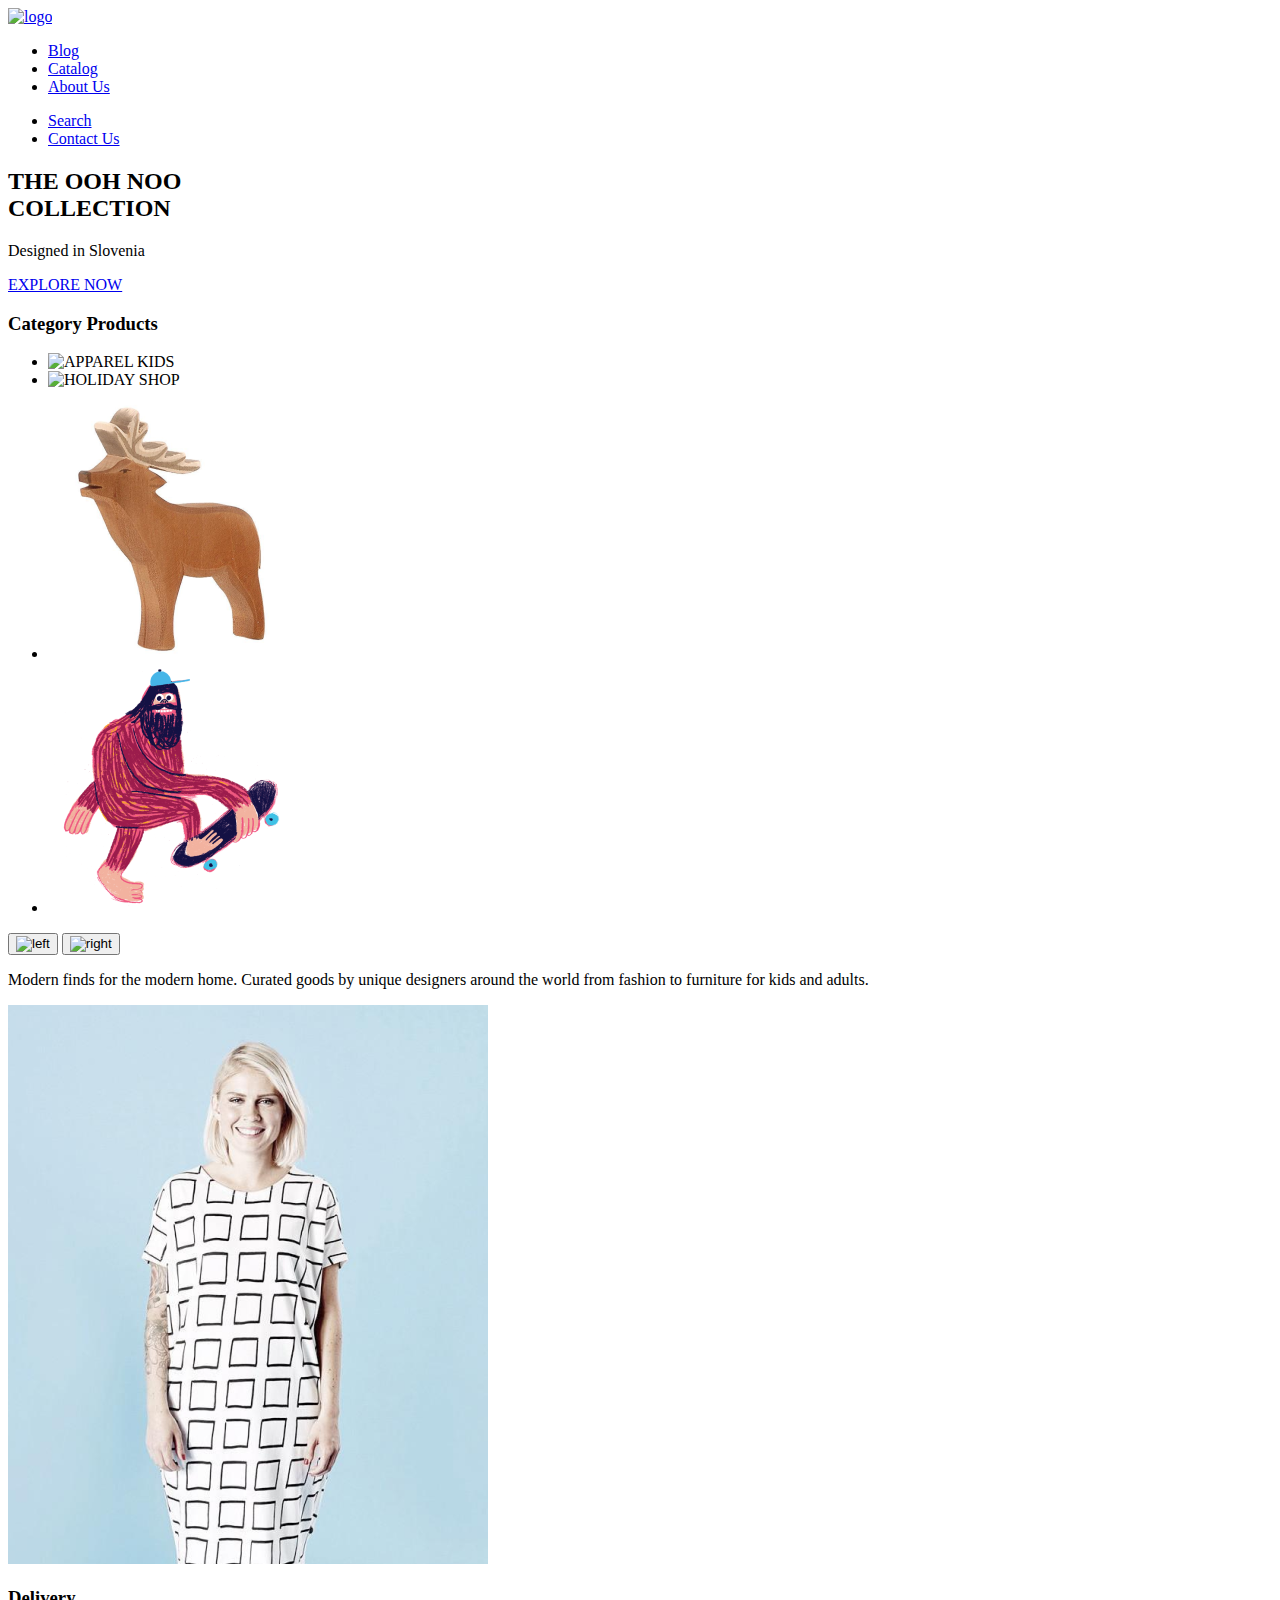
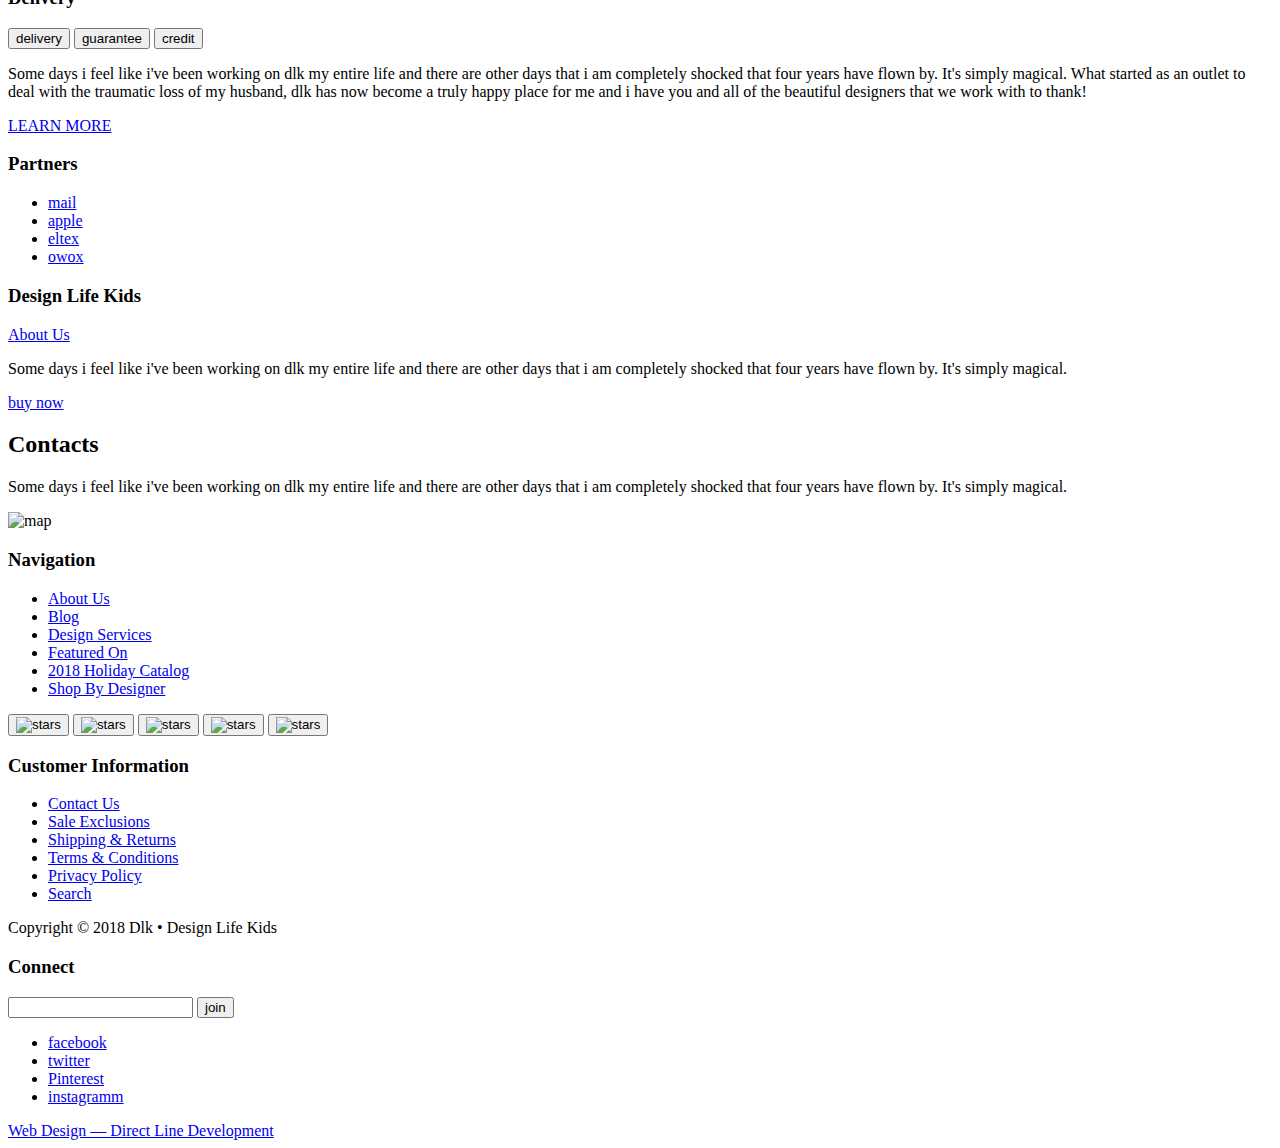
==== index.html @ a2e8ffc1 "оценка компании" ====
<!DOCTYPE html>
<html lang="en"> 
<head>
  <meta charset="UTF-8"> 
  <title>DLK</title>
</head>
  <body>
    <header class="main-header">
      <a href="#">
        <img class="header-logo" src="logo.png" alt="logo">
       </a>
      <nav class="site-nav">
        <ul>
         <li><a class="nav-item" href="#">Blog</a></li>
         <li><a class="nav-item" href="#">Catalog</a></li>
         <li><a class="nav-item" href="#">About Us</a></li>
        </ul>
        <ul>
         <li><a class="nav-item" href="#">Search</a></li>
         <li><a class="nav-item" href="#">Contact Us</a></li>
        </ul>
      </nav>
    </header>
    <main>
    <section class="poster">
      <h2 class="poster-title">THE OOH NOO <br> COLLECTION</h2>      
        <p>
        Designed in Slovenia
        </p>      
      <a class="poster-link pourple-link" href="#"> EXPLORE NOW </a>
    </section>
    <section class="categore-products">
      <h3 class="category-title"> Category Products </h3>
      <ul>
        <li> 
          <img class="category" src="APPAREL-KIDS.png" alt="APPAREL KIDS">
        </li>
        <li>
          <img class="category" src="HOLIDAY-SHOP.png" alt="HOLIDAY SHOP">
        </li>
        <li>
          <img class="category" src="TOYS.png" alt="TOYS">
        </li>
        <li>
          <img class="category" src="ACCESSORIES.png" alt="ACCESSORIES">
        </li>
      </ul>
      <button>
        <img src="images/left.png" alt="left">
      </button>
      <button>
        <img src="images/right.png" alt="right">
      </button>
      <p>
        Modern finds for the modern home. Curated goods by unique designers around the world from fashion to furniture for kids and adults.
      </p>
    </section>
    <section class="about purchase">
      <img src="woman.png" alt="woman">
      <h3 class="delivery-title"> Delivery</h3>
      <button type="submit"> delivery </button>
      <button type="submit"> guarantee   </button>
      <button type="submit"> credit  </button>
            <p>
        Some days i feel like i've been working on dlk my entire life and there are other days that i am completely shocked that four years have flown by. It's simply magical.
         What started as an outlet to deal  with the traumatic loss of my husband, dlk has now become a truly happy place for me and i have you and all of the beautiful designers that we work with to thank!
      </p>
      <a class="poster-link pourple-link" href="#"> LEARN MORE </a>
      </section>
      <section class="partners">
        <h3 class="hidden">Partners</h3>
        <ul class="partners-list">
        <li class="pertner-item"> <a class="partner-link" href="#">mail</a></li>
        <li class="pertner-item"> <a class="partner-link" href="#">apple</a></li>
        <li class="pertner-item"> <a class="partner-link" href="#">eltex</a></li>
        <li class="pertner-item"> <a class="partner-link" href="#">owox</a></li>
      </ul>
      </section>
      <section class="design-Life-kids">
       <h3 class="design-Life-kids"> Design Life Kids </h3>
       <a class="about-Us" href="#">About Us</a>
       <p>
        Some days i feel like i've been working on dlk my entire life and there are other days that i am completely shocked that four years have flown by. It's simply magical.
       </p>
       <a class="pourple-link" href="#"> buy now </a>
      </section>    
    
      <section class="contacts">
      <h2 class="contacts">Contacts</h2>
      <p>Some days i feel like i've been working on dlk my entire life and there are other days that i am completely
        shocked that four years have flown by. It's simply magical.</p>
      <img class="map-image" src="карта.png" alt="map">
      </section>
     </main> 

    <footer>
      
        <section>
         <h3>Navigation</h3>
          <nav>
           <ul>
            <li><a class="about-us" href="#"> About Us </a></li>
            <li><a class="blog" href="#"> Blog </a></li>
            <li><a class="design-services" href="#">Design Services </a></li>
            <li><a class="featured-on" href="#"> Featured On </a></li>
            <li><a class="2018-holiday-catalog" href="#"> 2018 Holiday Catalog </a></li>
            <li><a class="shop-by-designer" href="#"> Shop By Designer </a></li>
          
           </ul>
           
           
          </nav>
          <button>   <img src="Company-Rating" alt="stars">          </button>
          <button>   <img src="Company-Rating" alt="stars">          </button>
          <button>   <img src="Company-Rating" alt="stars">          </button>
          <button>   <img src="Company-Rating" alt="stars">          </button>
          <button>   <img src="Company-Rating" alt="stars">          </button>
        </section>
        
       <section>
        <h3>Customer Information</h3>
         <ul>        
          <li><a class="about-us" href="#">Contact Us </a></li>
          <li><a class="blog" href="#"> Sale Exclusions </a></li>
          <li><a class="design-services" href="#">Shipping & Returns </a></li>
          <li><a class="featured-on" href="#"> Terms & Conditions </a></li>
          <li><a class="2018-holiday-catalog" href="#"> Privacy Policy</a></li>
          <li><a class="shop-by-designer" href="#"> Search </a></li>
         </ul> 
          <p>Copyright © 2018 Dlk • Design Life Kids  </p>   
       </section>    
       <section> 
        <h3>Connect</h3>       
         <form action="email">
          <input type="email" name="email" id="#">
          <button type="submit"> join </button>  
         </form>
         <ul>
          <li class="pertner-item"> <a class="social-link" href="#">facebook</a></li>
          <li class="pertner-item"> <a class="social-link" href="#">twitter</a></li>
          <li class="pertner-item"> <a class="social-link" href="#">Pinterest</a></li>
          <li class="pertner-item"> <a class="social-link" href="#">instagramm</a></li>          
         </ul>       
         <a class="footer-navigation" href="#"> Web Design — Direct Line Development </a>                 
       </section> 
    </footer>
  </body>
</html>
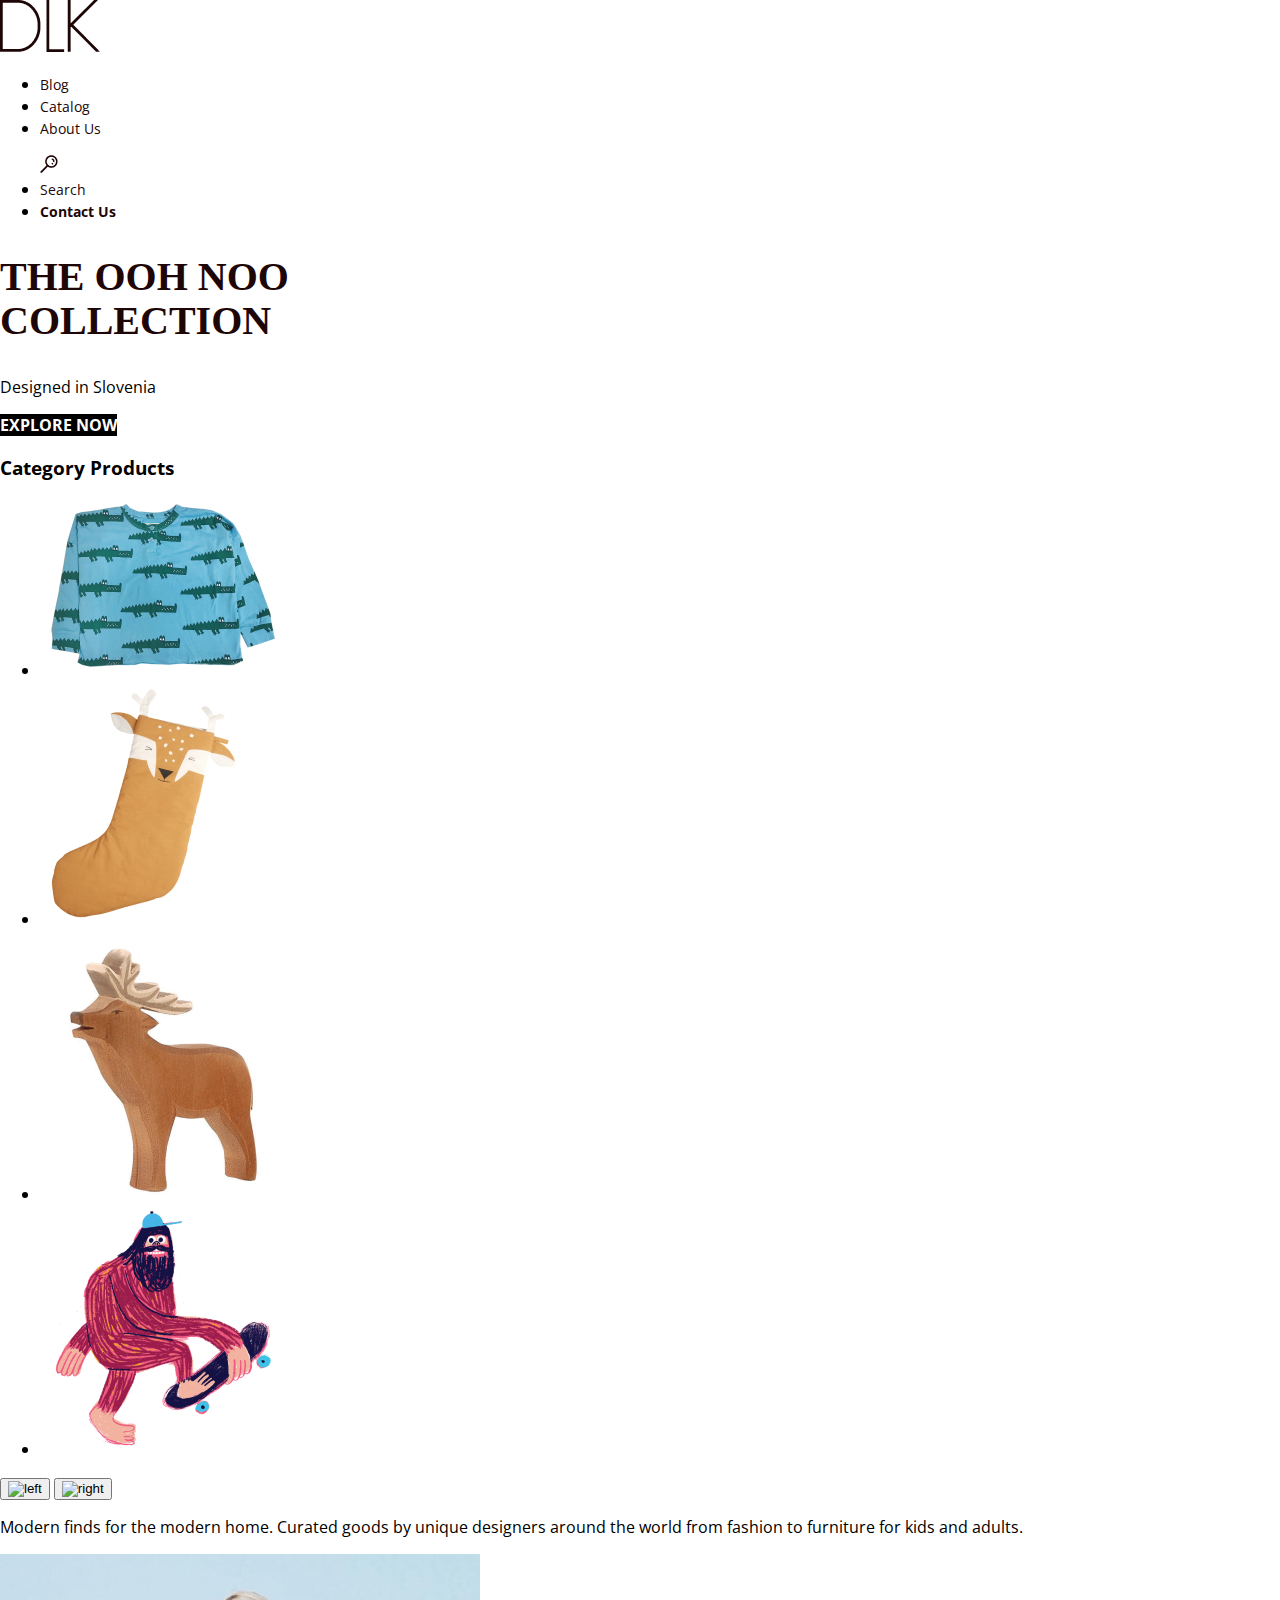
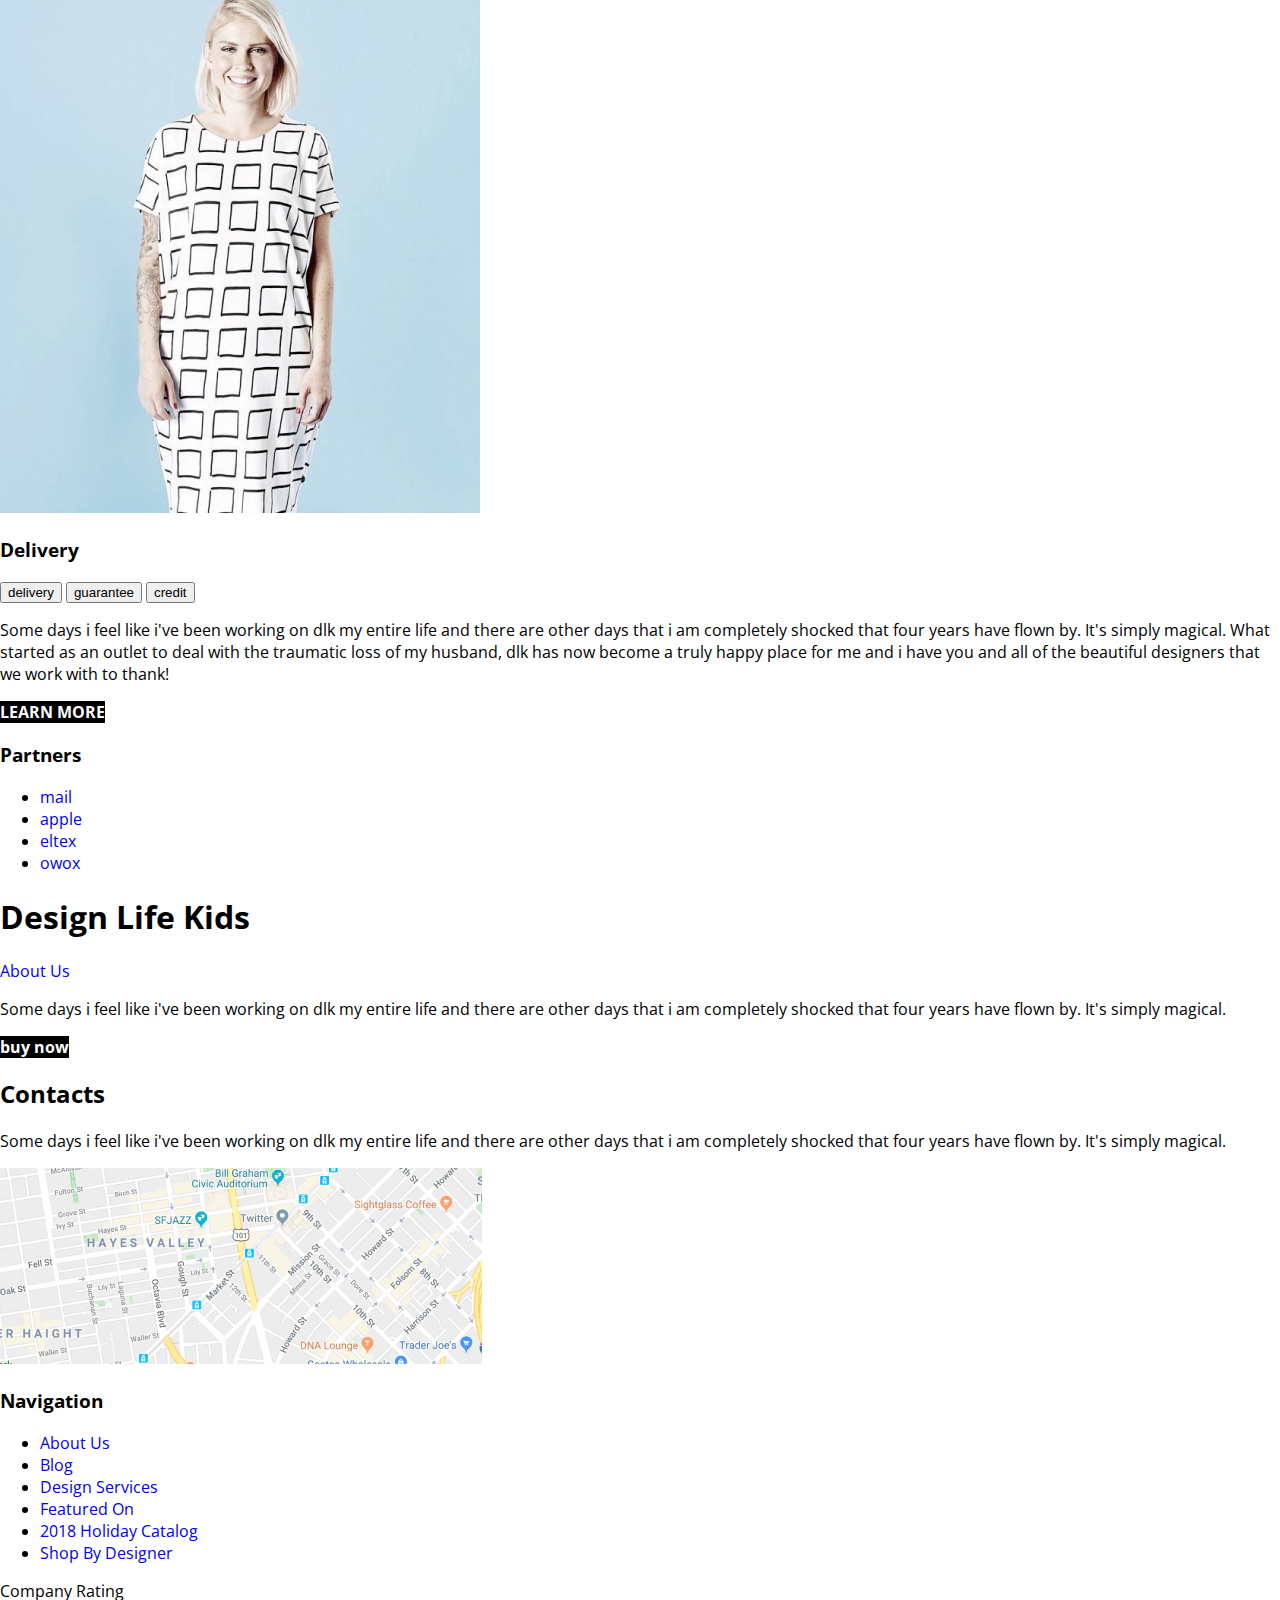
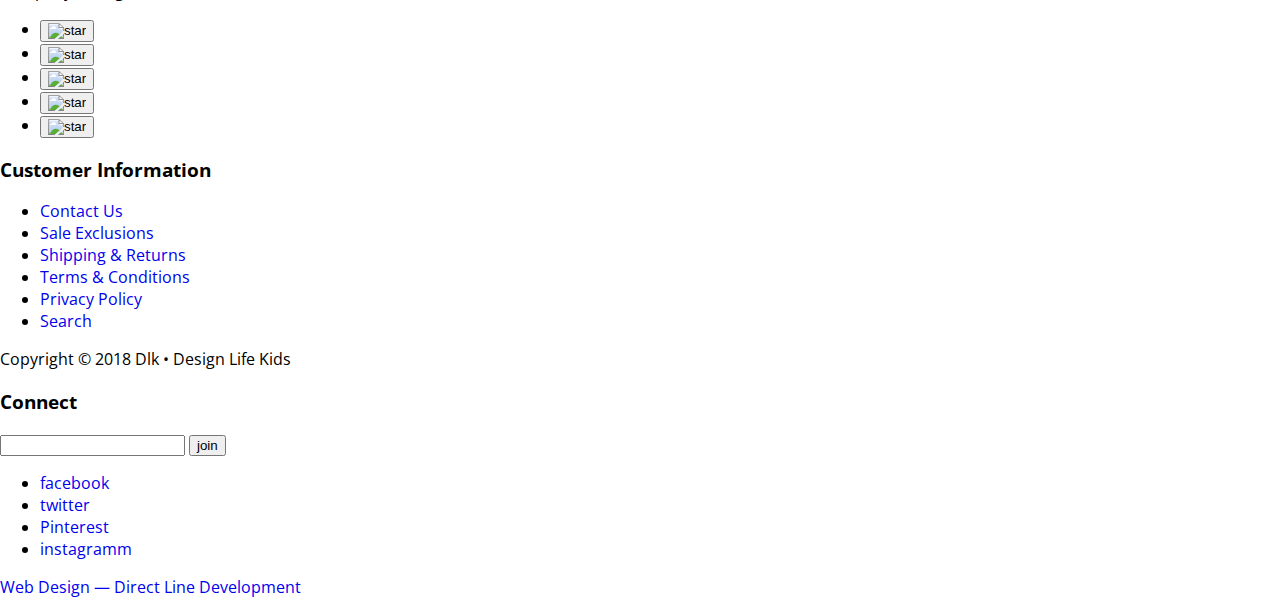
==== commit 210f7cbb: "немгого стилей на хедер" ====
--- a/index.html
+++ b/index.html
@@ -2,22 +2,27 @@
 <html lang="en"> 
 <head>
   <meta charset="UTF-8"> 
+  <link href="https://fonts.googleapis.com/css?family=Open+Sans:400,700,800,800i&display=swap" rel="stylesheet">
+  <link rel="stylesheet" href="https://cdnjs.cloudflare.com/ajax/libs/normalize/8.0.1/normalize.min.css">
+  <link rel="stylesheet" href="common.css">
+  <link rel="stylesheet" href="style.css">
   <title>DLK</title>
 </head>
   <body>
-    <header class="main-header">
+    <header class="main-header container">
       <a href="#">
-        <img class="header-logo" src="logo.png" alt="logo">
+        <img class="header-logo" src="pictures/DLK.png" alt="logo">
        </a>
       <nav class="site-nav">
-        <ul>
+        <ul class="list-point-type"> 
          <li><a class="nav-item" href="#">Blog</a></li>
          <li><a class="nav-item" href="#">Catalog</a></li>
          <li><a class="nav-item" href="#">About Us</a></li>
         </ul>
-        <ul>
+        <ul class="list-point-type-conact">
+          <img class="navi-item" src="pictures/XMLID 1397.png" alt="search">
          <li><a class="nav-item" href="#">Search</a></li>
-         <li><a class="nav-item" href="#">Contact Us</a></li>
+         <li><a class="nav-item-contact" href="#">Contact Us</a></li>
         </ul>
       </nav>
     </header>
@@ -26,23 +31,23 @@
       <h2 class="poster-title">THE OOH NOO <br> COLLECTION</h2>      
         <p>
         Designed in Slovenia
-        </p>      
+        </p>   
       <a class="poster-link pourple-link" href="#"> EXPLORE NOW </a>
     </section>
     <section class="categore-products">
       <h3 class="category-title"> Category Products </h3>
       <ul>
         <li> 
-          <img class="category" src="APPAREL-KIDS.png" alt="APPAREL KIDS">
+          <img class="category" src="pictures/APPAREL KIDS.png" alt="APPAREL KIDS">
         </li>
         <li>
-          <img class="category" src="HOLIDAY-SHOP.png" alt="HOLIDAY SHOP">
+          <img class="category" src="pictures/HOLIDAY SHOP.png" alt="HOLIDAY SHOP">
         </li>
         <li>
-          <img class="category" src="TOYS.png" alt="TOYS">
+          <img class="category" src="pictures/TOYS.png" alt="TOYS">
         </li>
         <li>
-          <img class="category" src="ACCESSORIES.png" alt="ACCESSORIES">
+          <img class="category" src="pictures/ACCESSORIES.png" alt="ACCESSORIES">
         </li>
       </ul>
       <button>
@@ -56,11 +61,11 @@
       </p>
     </section>
     <section class="about purchase">
-      <img src="woman.png" alt="woman">
+      <img src="pictures/woman.png" alt="woman">
       <h3 class="delivery-title"> Delivery</h3>
-      <button type="submit"> delivery </button>
-      <button type="submit"> guarantee   </button>
-      <button type="submit"> credit  </button>
+      <button > delivery </button>
+      <button > guarantee   </button>
+      <button > credit  </button>
             <p>
         Some days i feel like i've been working on dlk my entire life and there are other days that i am completely shocked that four years have flown by. It's simply magical.
          What started as an outlet to deal  with the traumatic loss of my husband, dlk has now become a truly happy place for me and i have you and all of the beautiful designers that we work with to thank!
@@ -77,7 +82,7 @@
       </ul>
       </section>
       <section class="design-Life-kids">
-       <h3 class="design-Life-kids"> Design Life Kids </h3>
+       <h1 class="design-Life-kids"> Design Life Kids </h1>
        <a class="about-Us" href="#">About Us</a>
        <p>
         Some days i feel like i've been working on dlk my entire life and there are other days that i am completely shocked that four years have flown by. It's simply magical.
@@ -89,7 +94,7 @@
       <h2 class="contacts">Contacts</h2>
       <p>Some days i feel like i've been working on dlk my entire life and there are other days that i am completely
         shocked that four years have flown by. It's simply magical.</p>
-      <img class="map-image" src="карта.png" alt="map">
+      <img class="map-image" src="pictures/map.png" alt="map">
       </section>
      </main> 
 
@@ -110,11 +115,36 @@
            
            
           </nav>
-          <button>   <img src="Company-Rating" alt="stars">          </button>
-          <button>   <img src="Company-Rating" alt="stars">          </button>
-          <button>   <img src="Company-Rating" alt="stars">          </button>
-          <button>   <img src="Company-Rating" alt="stars">          </button>
-          <button>   <img src="Company-Rating" alt="stars">          </button>
+          <div class="rating">
+            <p class="rating-title">Company Rating</p>
+            <ul class="rating-buttons">
+              <li>
+                <button class="rating-button">
+                <img class="image-star" src="images/star.svg" alt="star">
+                </button>
+              </li>
+              <li>
+                <button class="rating-button">
+                <img class="image-star" src="images/star.svg" alt="star">
+                </button>
+              </li>
+              <li>
+                <button class="rating-button">
+                <img class="image-star" src="images/star.svg" alt="star">
+                </button>
+              </li>
+              <li>
+                <button class="rating-button">
+                <img class="image-star" src="images/star.svg" alt="star">
+                </button>
+              </li>
+              <li>
+                <button class="rating-button">
+                <img class="image-star" src="images/star.svg" alt="star">
+                </button>
+              </li>
+            </ul>
+           </div>
         </section>
         
        <section>
--- a/common.css
+++ b/common.css
@@ -0,0 +1,80 @@
+body { 
+    font-family: 'Open Sans', sans-serif;
+ margin: 0; 
+}
+
+
+a {
+     text-decoration: none; 
+    }
+
+html { 
+    box-sizing: border-box; 
+}
+
+*, *::before, *::after { 
+    box-sizing: inherit; 
+}
+
+img {
+     max-width: 100%;
+     }
+
+    
+
+     /* haeder */
+
+
+
+    
+
+    
+
+
+
+
+
+
+
+
+.header-logo {
+
+    color: #1E0606;
+}
+
+.nav-item {
+    font-style: normal;
+    font-weight: normal;
+    font-size: 14px;
+    line-height: 19px;
+    color: #1E0606;
+}    
+
+.nav-item-contact {
+
+    font-family: Open Sans;
+    font-style: normal;
+    font-weight: bold;
+    font-size: 14px;
+    line-height: 19px;
+    color: #1E0606;
+}
+.pourple-link {
+    font-family: Open Sans;
+    font-style: normal;
+    font-weight: bold;
+    font-size: 16px;
+    line-height: 22px;
+    color: #FFFFFF;
+    background-color: #000000;
+}
+
+.poster-title {
+    font-family: Montserrat;
+    font-style: normal;
+    font-weight: bold;
+    font-size: 40px;
+    line-height: 110%;
+    color: #1E0606;
+
+}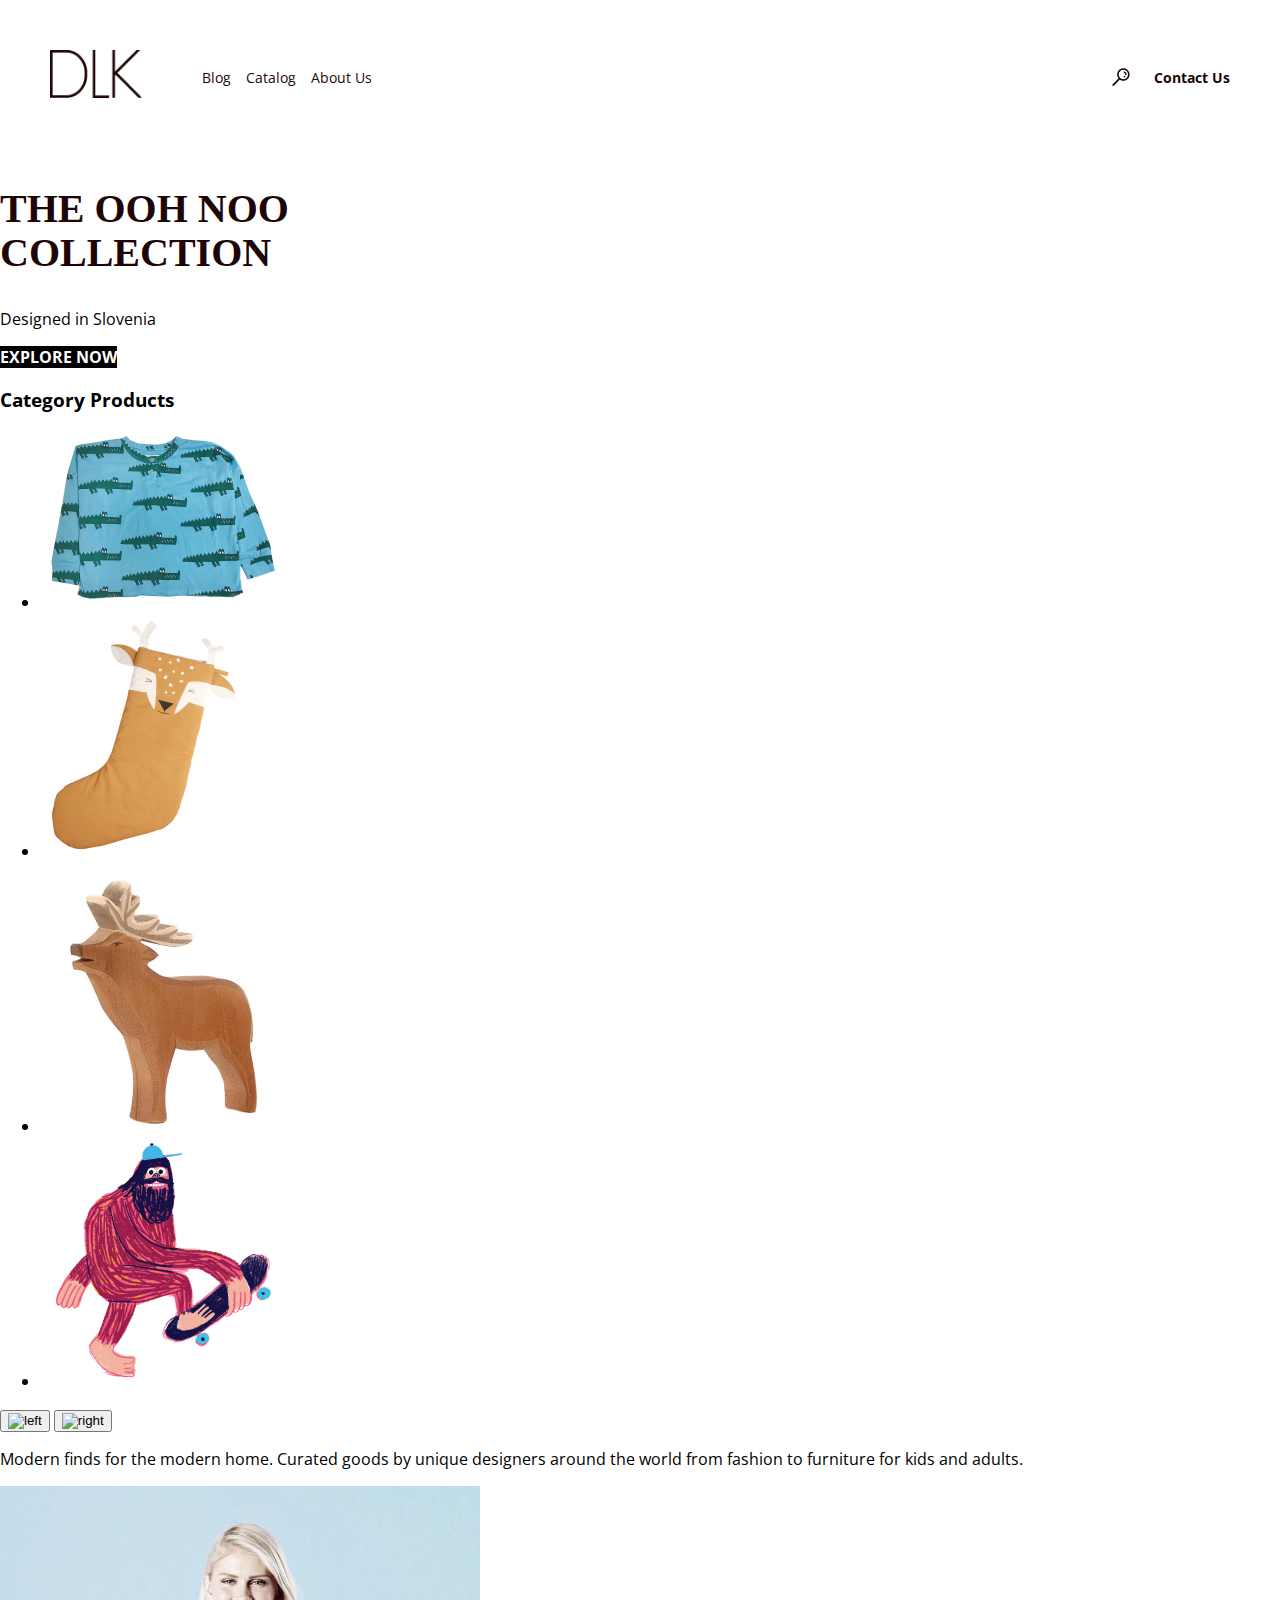
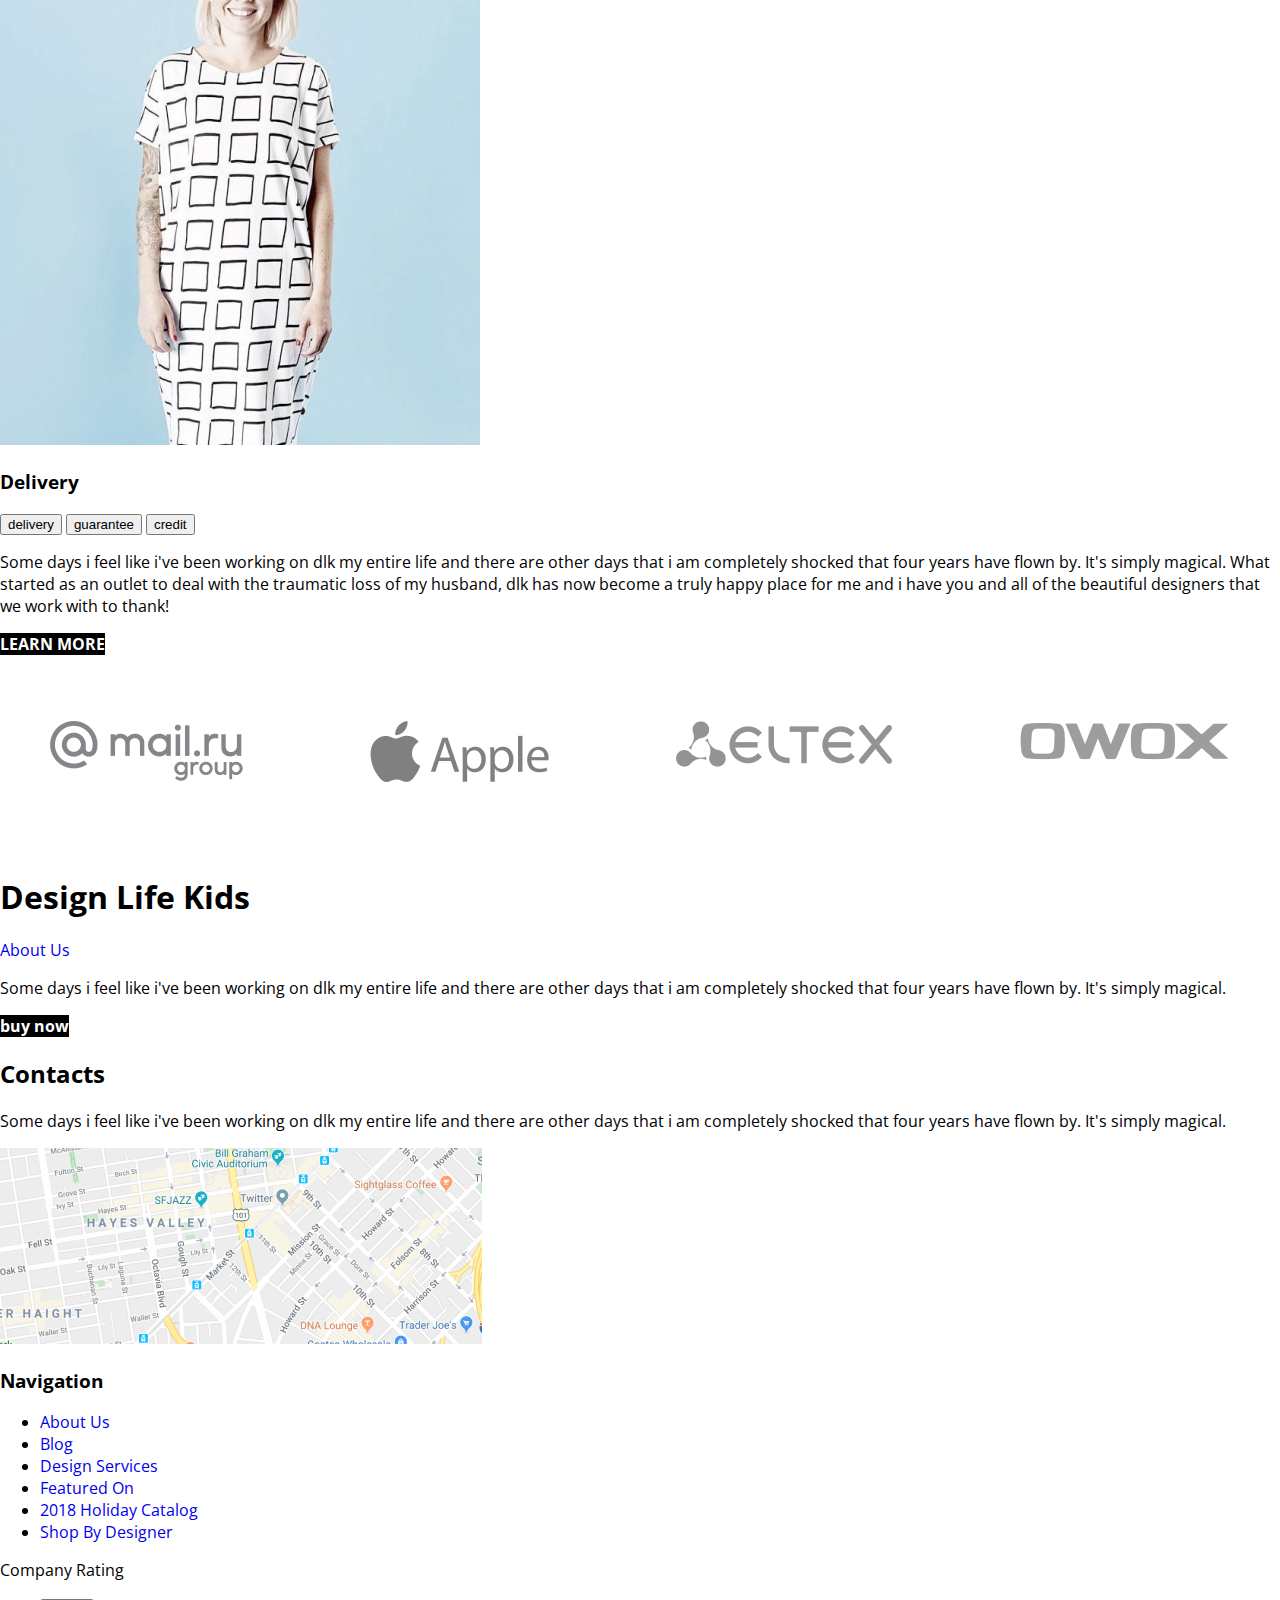
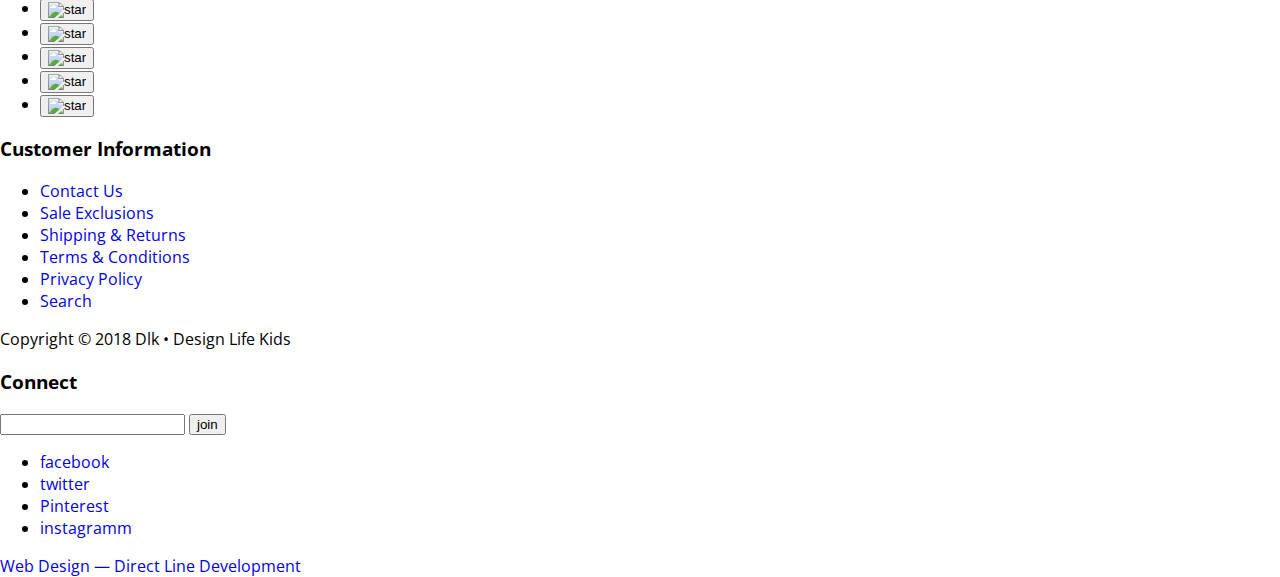
==== commit 9343b79f: "хедер и партнеров сделал" ====
--- a/index.html
+++ b/index.html
@@ -9,21 +9,23 @@
   <title>DLK</title>
 </head>
   <body>
-    <header class="main-header container">
+    <header class="main-header header container">
       <a href="#">
         <img class="header-logo" src="pictures/DLK.png" alt="logo">
        </a>
-      <nav class="site-nav">
-        <ul class="list-point-type"> 
+      <nav class="header-nav">
+        <ul class="header-list-link"> 
          <li><a class="nav-item" href="#">Blog</a></li>
          <li><a class="nav-item" href="#">Catalog</a></li>
          <li><a class="nav-item" href="#">About Us</a></li>
         </ul>
-        <ul class="list-point-type-conact">
-          <img class="navi-item" src="pictures/XMLID 1397.png" alt="search">
-         <li><a class="nav-item" href="#">Search</a></li>
-         <li><a class="nav-item-contact" href="#">Contact Us</a></li>
-        </ul>
+       <div class ="search-contact"> 
+        <a href="#" class="header-list-link">
+          <img class="header-list-link-conact" src="pictures/XMLID 1397.png" alt="search">
+        </a>
+        <a class="nav-item-contact" href="#">Contact Us</a> 
+       </div>       
+        
       </nav>
     </header>
     <main>
@@ -72,14 +74,14 @@
       </p>
       <a class="poster-link pourple-link" href="#"> LEARN MORE </a>
       </section>
-      <section class="partners">
-        <h3 class="hidden">Partners</h3>
+      <section class="partners container">
+        <!-- <h3 class="hidden">Partners</h3> -->
         <ul class="partners-list">
-        <li class="pertner-item"> <a class="partner-link" href="#">mail</a></li>
-        <li class="pertner-item"> <a class="partner-link" href="#">apple</a></li>
-        <li class="pertner-item"> <a class="partner-link" href="#">eltex</a></li>
-        <li class="pertner-item"> <a class="partner-link" href="#">owox</a></li>
-      </ul>
+          <li><img src="pictures/part mail.png" alt="mail"></li>
+          <li><img src="pictures/part apple.png" alt="mail"></li>
+          <li><img src="pictures/part eltex.png" alt="mail"></li>
+          <li><img src="pictures/part owox.png" alt="mail"></li>
+        
       </section>
       <section class="design-Life-kids">
        <h1 class="design-Life-kids"> Design Life Kids </h1>
--- a/common.css
+++ b/common.css
@@ -1,5 +1,5 @@
 body { 
-    font-family: 'Open Sans', sans-serif;
+    font-family: 'Open Sans', 'sans-serif';
  margin: 0; 
 }
 
@@ -18,23 +18,71 @@
 
 img {
      max-width: 100%;
+
      }
 
+.header-list-link {
+    list-style-type: none;
+    padding-left: 0;
+    margin-left: 60px;
+}    
+
+
+
     
+
 
      /* haeder */
 
 
 
+.container {
+    margin: 0 auto;
+    width: 100%;
+    max-width: 1220px;
+    padding: 50px 20px;
+    
+}
+.header {
+    display: flex;
+    
+    
+    
+}
+.header-nav {
+    display: flex;
+    width: 100%;
+    justify-content: space-between;
+}
+
+.header-list-link {
+    display: flex;
+    align-items: center;
+}
+
+.header-list-link-conact {
+    display: flex;
+    align-items: center;
+    
+    
+    
+   
+    
+    
+    }
+
+    
+.nav-item-contact{
+    display: flex;
+    align-items: center;
+    margin-left: 24px;
+}
+
+.search-contact {
+    display: flex;
     
 
-    
-
-
-
-
-
-
+}
 
 
 .header-logo {
@@ -48,6 +96,7 @@
     font-size: 14px;
     line-height: 19px;
     color: #1E0606;
+    margin-right: 15px;
 }    
 
 .nav-item-contact {
@@ -59,6 +108,7 @@
     line-height: 19px;
     color: #1E0606;
 }
+   
 .pourple-link {
     font-family: Open Sans;
     font-style: normal;
@@ -70,11 +120,17 @@
 }
 
 .poster-title {
-    font-family: Montserrat;
+    font-family: "Montserrat";
     font-style: normal;
     font-weight: bold;
     font-size: 40px;
     line-height: 110%;
     color: #1E0606;
 
+}
+.partners-list {
+    list-style-type: none;
+    display:flex;
+    justify-content: space-between;
+    padding: 0;
 }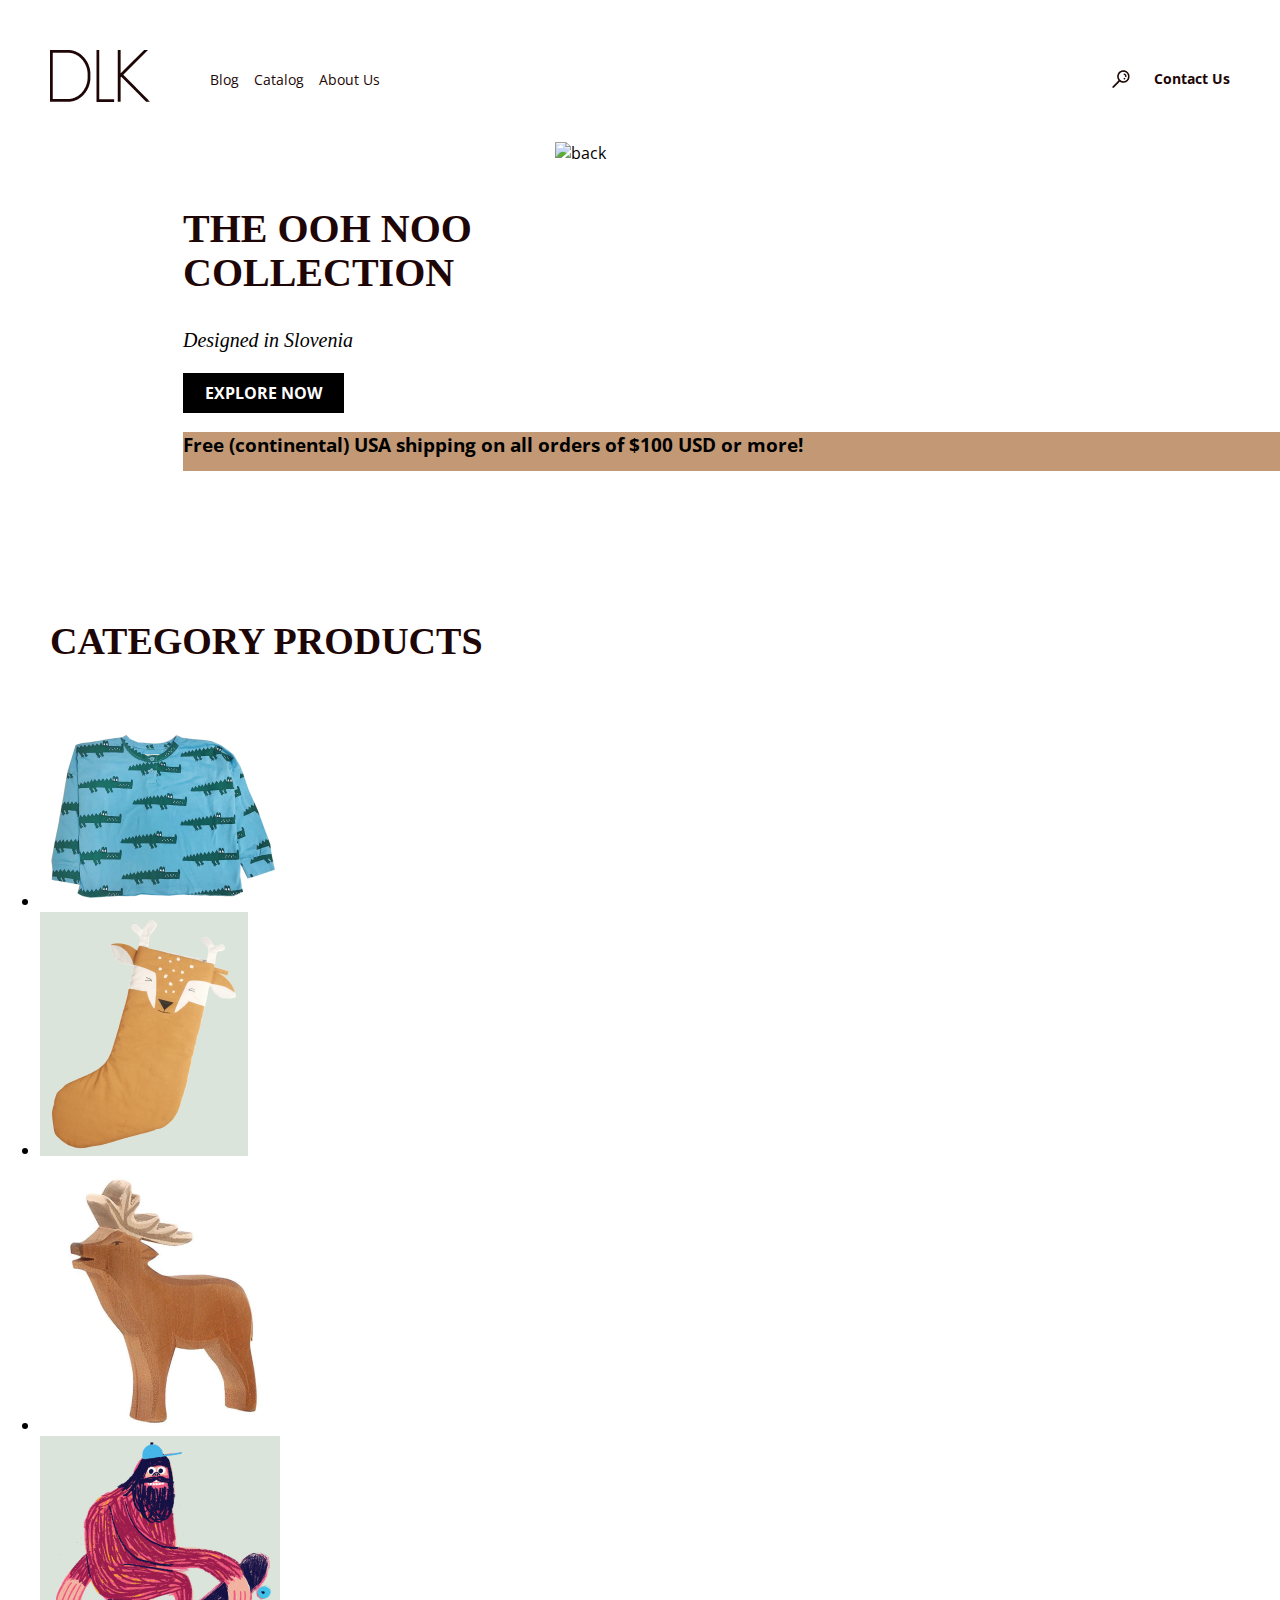
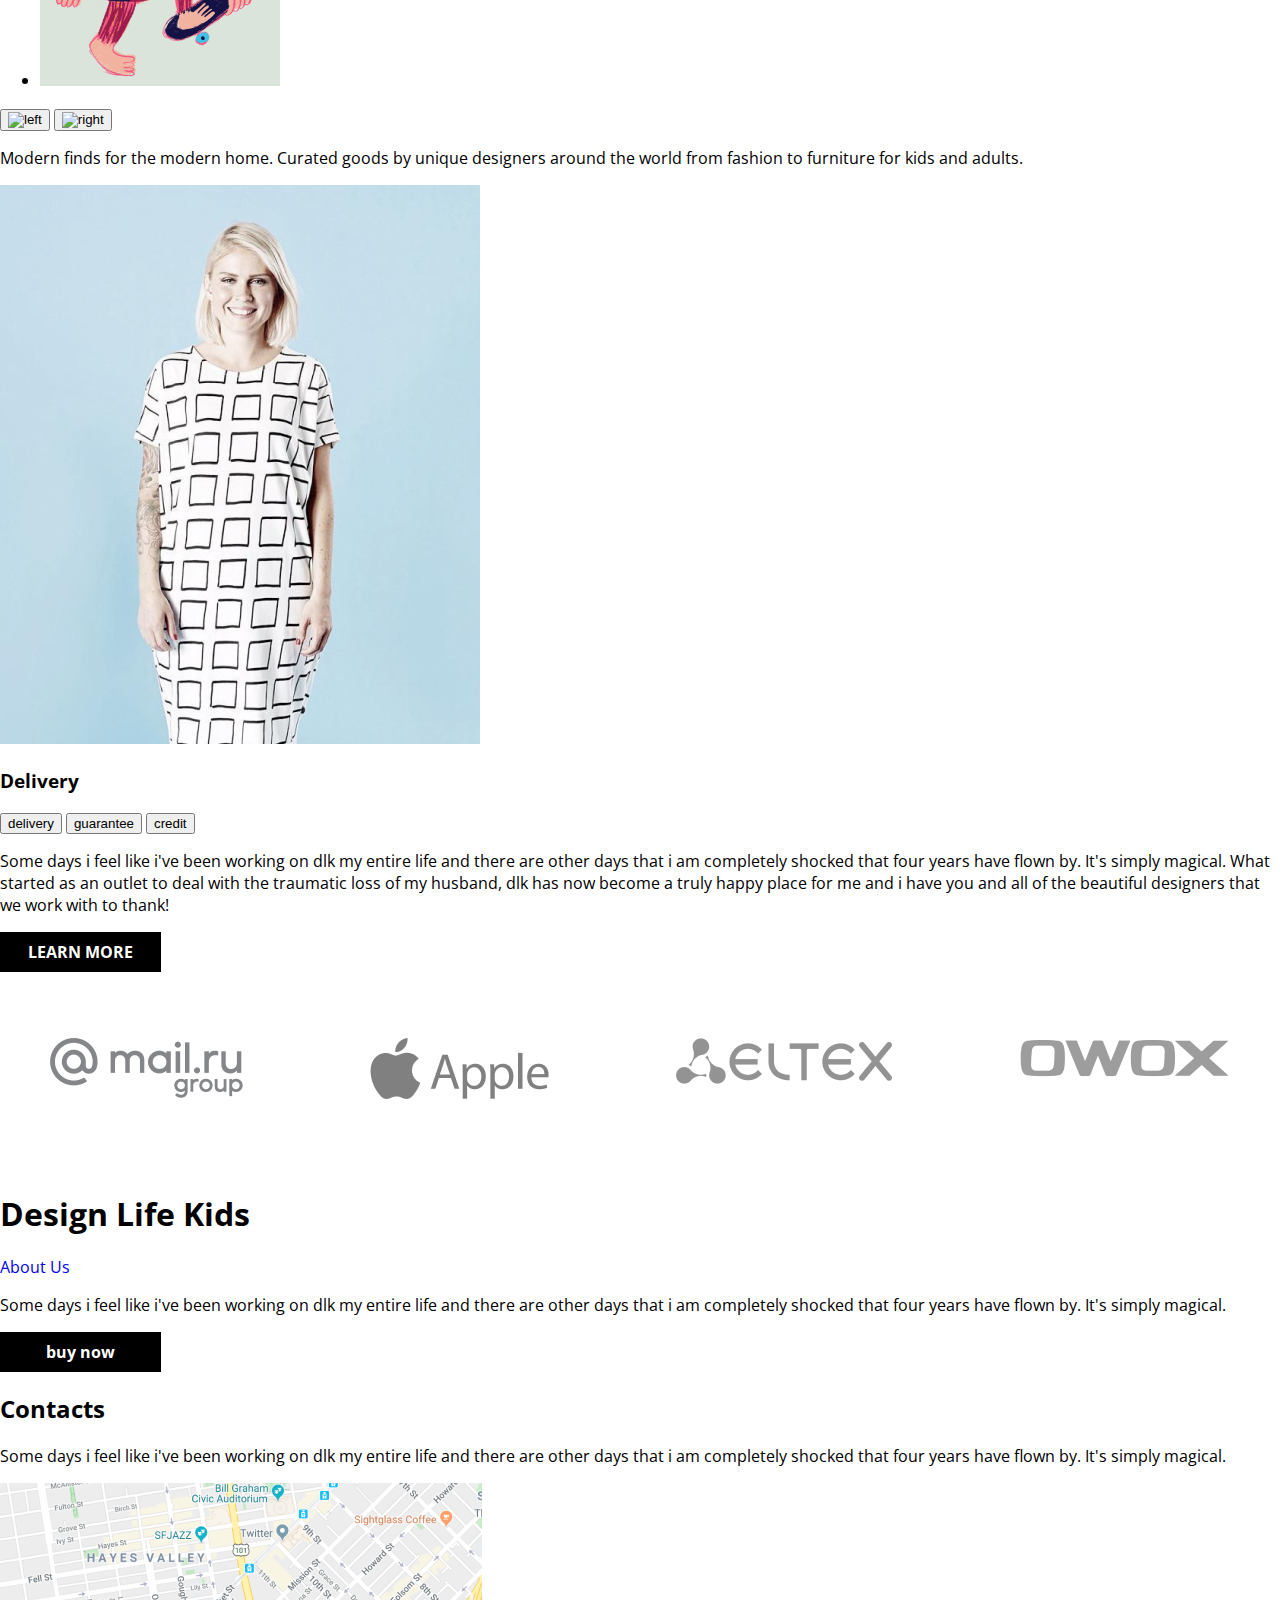
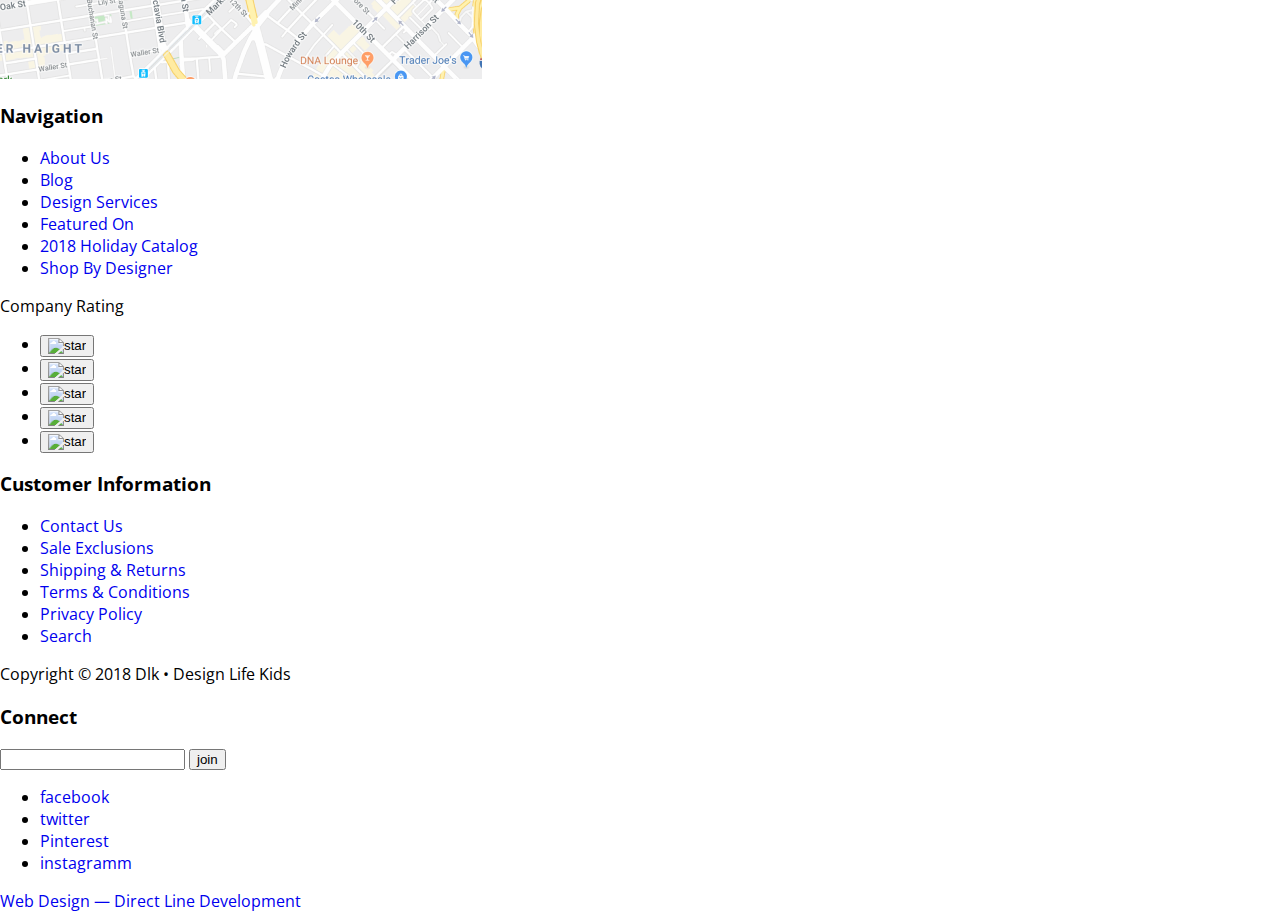
==== commit d2529dd8: "вот последняя" ====
--- a/index.html
+++ b/index.html
@@ -4,6 +4,8 @@
   <meta charset="UTF-8"> 
   <link href="https://fonts.googleapis.com/css?family=Open+Sans:400,700,800,800i&display=swap" rel="stylesheet">
   <link rel="stylesheet" href="https://cdnjs.cloudflare.com/ajax/libs/normalize/8.0.1/normalize.min.css">
+  
+
   <link rel="stylesheet" href="common.css">
   <link rel="stylesheet" href="style.css">
   <title>DLK</title>
@@ -29,15 +31,21 @@
       </nav>
     </header>
     <main>
-    <section class="poster">
-      <h2 class="poster-title">THE OOH NOO <br> COLLECTION</h2>      
+    <section class="poster container">
+      <h2 class="poster-title">THE OOH NOO <br> COLLECTION</h2> 
+      <a>
+        <img class="poster-picture" src="pictures/poster picture.png" alt="back">
+      </a>  
+      <div class="Designed-in-Slovenia">  
         <p>
         Designed in Slovenia
-        </p>   
+        </p> 
+      </div>  
       <a class="poster-link pourple-link" href="#"> EXPLORE NOW </a>
+         <h3 class="poster-down"> Free (continental) USA shipping on all orders of $100 USD or more! </h3>
     </section>
     <section class="categore-products">
-      <h3 class="category-title"> Category Products </h3>
+      <h3 class="category-title container"> Category Products </h3>
       <ul>
         <li> 
           <img class="category" src="pictures/APPAREL KIDS.png" alt="APPAREL KIDS">
@@ -75,7 +83,7 @@
       <a class="poster-link pourple-link" href="#"> LEARN MORE </a>
       </section>
       <section class="partners container">
-        <!-- <h3 class="hidden">Partners</h3> -->
+        <h3 class="hidden">Partners</h3>
         <ul class="partners-list">
           <li><img src="pictures/part mail.png" alt="mail"></li>
           <li><img src="pictures/part apple.png" alt="mail"></li>
--- a/common.css
+++ b/common.css
@@ -1,17 +1,15 @@
 body { 
+    
     font-family: 'Open Sans', 'sans-serif';
  margin: 0; 
 }
-
 
 a {
      text-decoration: none; 
     }
-
 html { 
     box-sizing: border-box; 
 }
-
 *, *::before, *::after { 
     box-sizing: inherit; 
 }
@@ -29,7 +27,7 @@
 
 
 
-    
+
 
 
      /* haeder */
@@ -41,14 +39,16 @@
     width: 100%;
     max-width: 1220px;
     padding: 50px 20px;
-    
+
+
 }
 .header {
     display: flex;
-    
-    
-    
-}
+
+
+
+}
+
 .header-nav {
     display: flex;
     width: 100%;
@@ -63,15 +63,15 @@
 .header-list-link-conact {
     display: flex;
     align-items: center;
-    
-    
-    
-   
-    
-    
+
+
+
+
+
+
     }
 
-    
+
 .nav-item-contact{
     display: flex;
     align-items: center;
@@ -80,16 +80,18 @@
 
 .search-contact {
     display: flex;
-    
+
+
 
 }
 
 
 .header-logo {
-
     color: #1E0606;
-}
-
+    width: 100px;
+    min-width: 100px;
+    height: 52px;
+}
 .nav-item {
     font-style: normal;
     font-weight: normal;
@@ -100,7 +102,6 @@
 }    
 
 .nav-item-contact {
-
     font-family: Open Sans;
     font-style: normal;
     font-weight: bold;
@@ -108,7 +109,7 @@
     line-height: 19px;
     color: #1E0606;
 }
-   
+
 .pourple-link {
     font-family: Open Sans;
     font-style: normal;
@@ -117,20 +118,93 @@
     line-height: 22px;
     color: #FFFFFF;
     background-color: #000000;
-}
-
+    
+    display: flex;
+    justify-content: center;
+    align-items: center;
+    width: 161px;
+    min-height: 40px;
+    padding: 9px;
+    
+
+
+    
+}
 .poster-title {
     font-family: "Montserrat";
     font-style: normal;
     font-weight: bold;
     font-size: 40px;
     line-height: 110%;
-    color: #1E0606;
-
-}
+    color: #1E0606;  
+    margin-top: 0;
+    
+}
+.poster-down {
+    background-image: url(pictures/poster\ down.png);
+    
+    
+width: 1180px;
+height: 39px;
+left: 110px;
+top: 603px;
+
+background: #C29974;
+
+
+}
+
+.poster {
+    background-image:url(pictures/background\ first.png) ;
+    width: 1180px;
+    height: 411px;
+    left: 110px;
+    top: 231px;
+    
+    padding-left: 133px;
+
+   
+   
+
+
+}
+
+.poster-picture {
+    display: flex;
+    position: absolute;
+    width: 635.49px;
+    height: 461px;
+    left: 555px;
+    top: 142px;
+    
+}
+
 .partners-list {
     list-style-type: none;
     display:flex;
     justify-content: space-between;
     padding: 0;
+}
+.Designed-in-Slovenia {
+    font-family: Crimson Text;
+font-style: italic;
+font-weight: normal;
+font-size: 20px;
+line-height: 25px;
+
+}
+.category-title {
+    font-family: Montserrat;
+font-style: normal;
+font-weight: bold;
+font-size: 38px;
+line-height: 46px;
+text-transform: uppercase;
+color: #1E0606;
+}
+.category {
+    background: #DBE4DB;
+}
+.hidden {
+    display: none
 }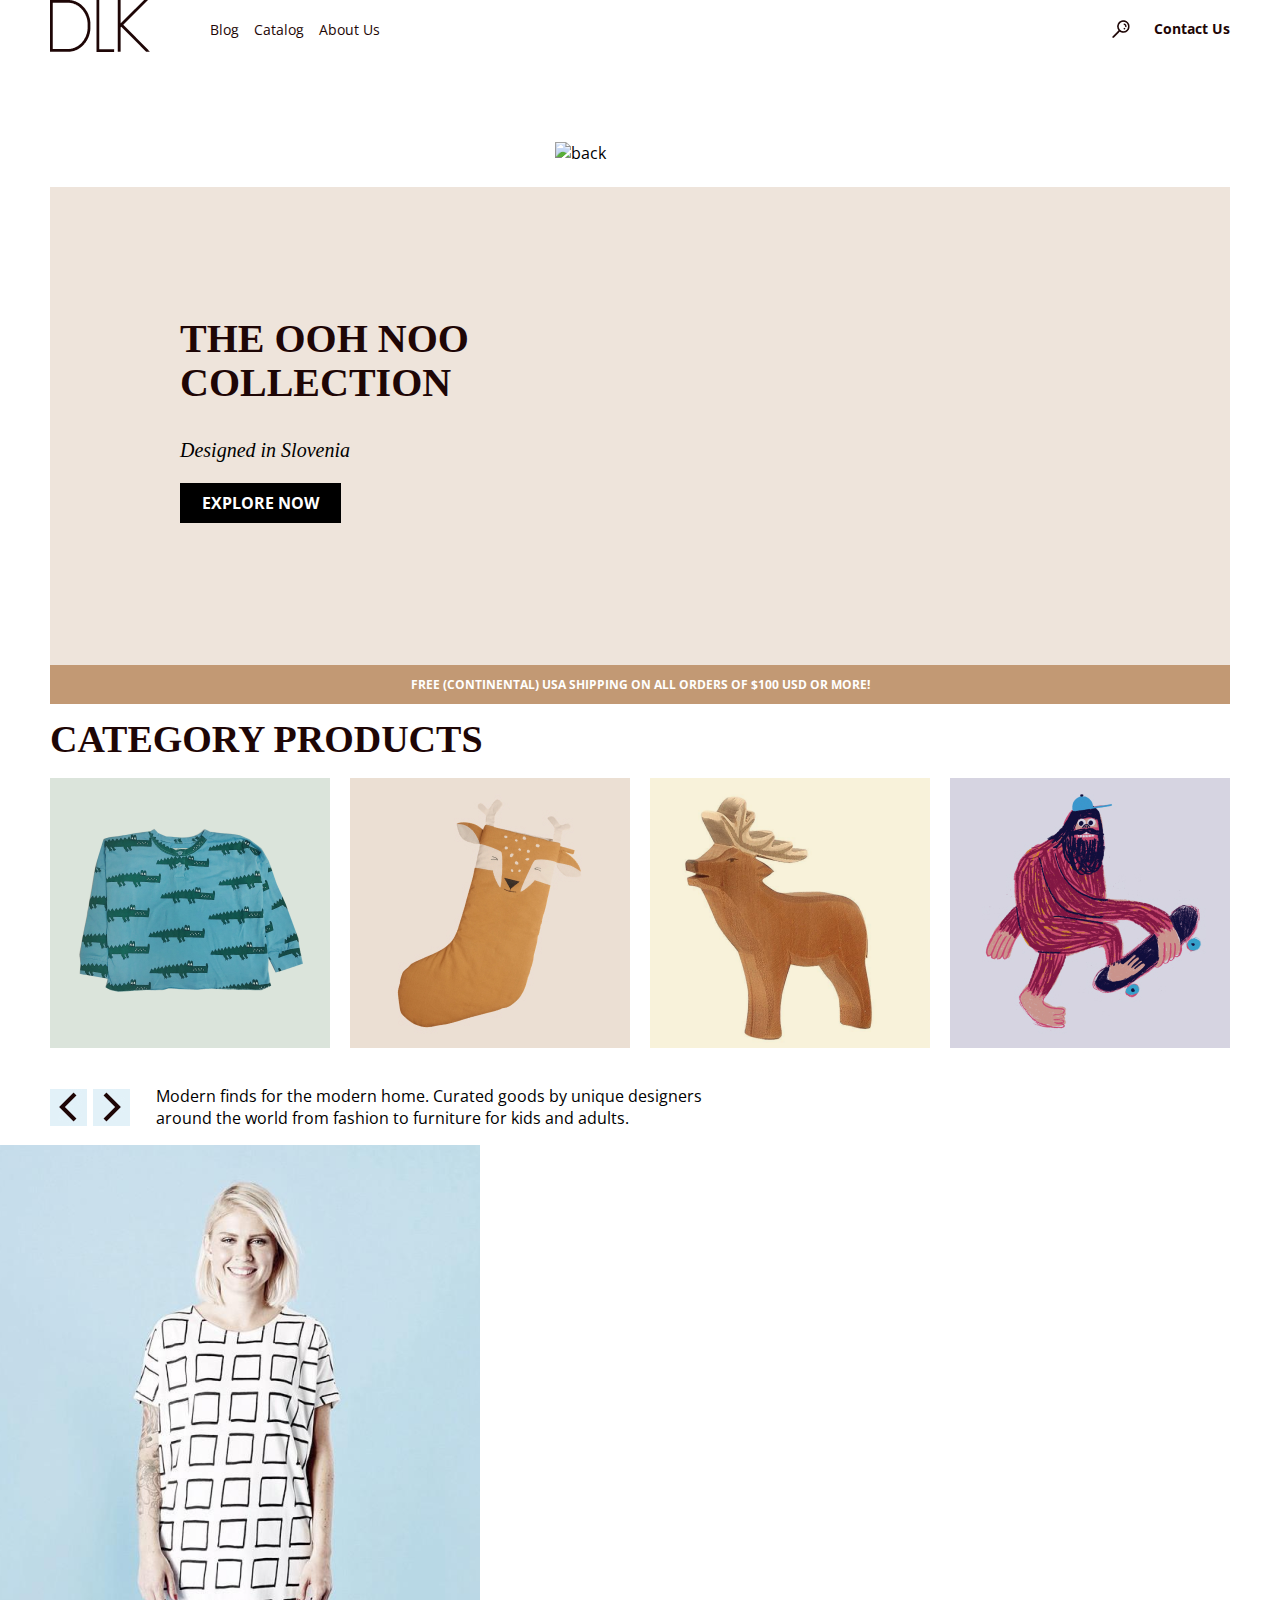
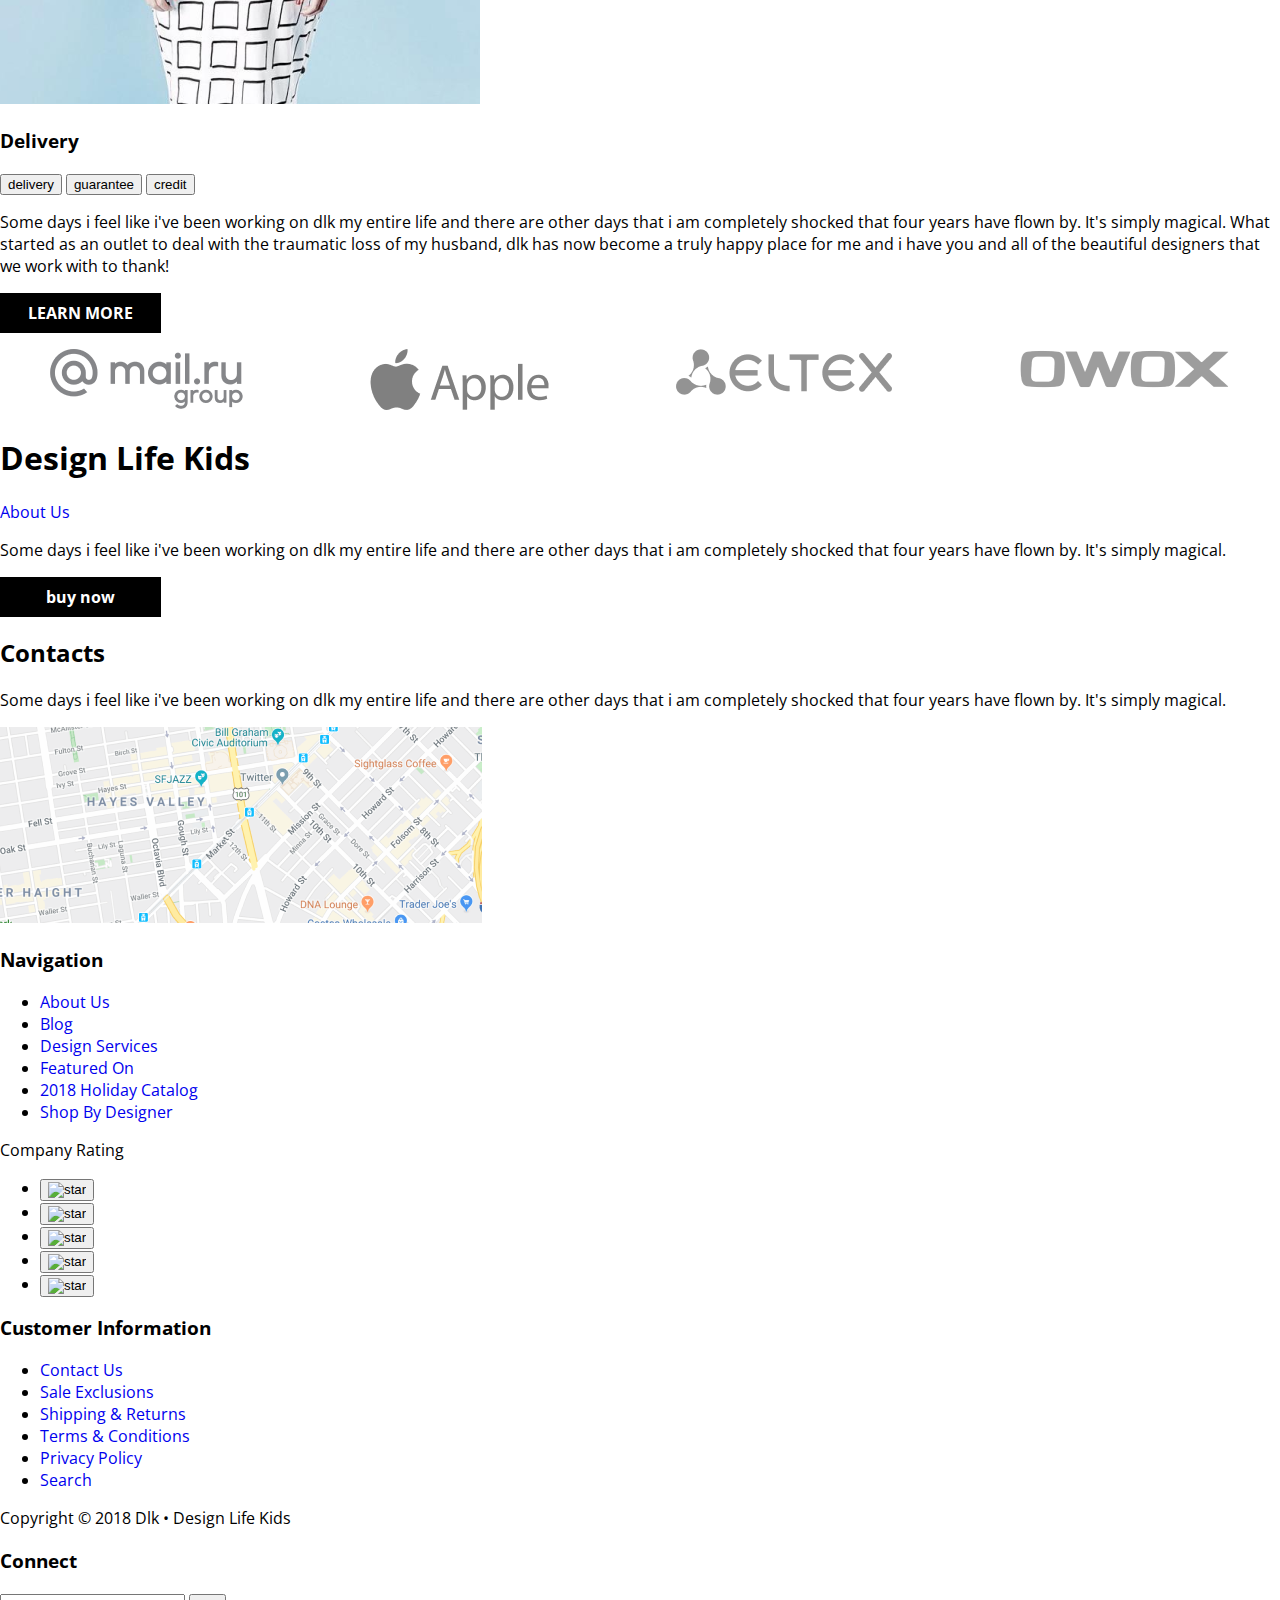
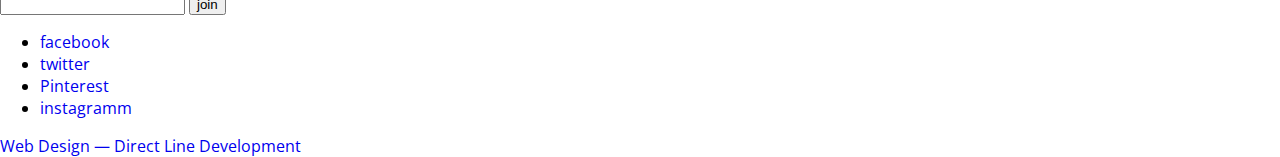
==== commit bd02c41a: "посмотри немного" ====
--- a/index.html
+++ b/index.html
@@ -32,43 +32,48 @@
     </header>
     <main>
     <section class="poster container">
-      <h2 class="poster-title">THE OOH NOO <br> COLLECTION</h2> 
-      <a>
+      <div class="first-conteiner">
+        <h2 class="poster-title">THE OOH NOO <br> COLLECTION</h2> 
         <img class="poster-picture" src="pictures/poster picture.png" alt="back">
-      </a>  
-      <div class="Designed-in-Slovenia">  
-        <p>
-        Designed in Slovenia
-        </p> 
-      </div>  
-      <a class="poster-link pourple-link" href="#"> EXPLORE NOW </a>
-         <h3 class="poster-down"> Free (continental) USA shipping on all orders of $100 USD or more! </h3>
+          <div class="Designed-in-Slovenia">  
+            <p>
+            Designed in Slovenia
+            </p> 
+          </div>  
+        <a class="poster-link pourple-link" href="#"> EXPLORE NOW </a>
+        </div>
+     
+      <h3 class="poster-down poster-mini"> Free (continental) USA shipping on all orders of $100 USD or more! </h3>
     </section>
-    <section class="categore-products">
+    <section class="categore-products container">
       <h3 class="category-title container"> Category Products </h3>
-      <ul>
+      <ul class="category-pictyre">
         <li> 
-          <img class="category" src="pictures/APPAREL KIDS.png" alt="APPAREL KIDS">
+          <img class="category" src="pictures/APPAREL KIDS 2.png" alt="APPAREL KIDS">
         </li>
         <li>
-          <img class="category" src="pictures/HOLIDAY SHOP.png" alt="HOLIDAY SHOP">
+          <img class="category" src="pictures/HOLIDAY SHOP2.jpg" alt="HOLIDAY SHOP">
         </li>
         <li>
-          <img class="category" src="pictures/TOYS.png" alt="TOYS">
+          <img class="category" src="pictures/TOYS 2.png" alt="TOYS">
         </li>
         <li>
-          <img class="category" src="pictures/ACCESSORIES.png" alt="ACCESSORIES">
+          <img class="category" src="pictures/ACCESSORIES2.jpg" alt="ACCESSORIES">
         </li>
       </ul>
-      <button>
-        <img src="images/left.png" alt="left">
-      </button>
-      <button>
-        <img src="images/right.png" alt="right">
-      </button>
-      <p>
-        Modern finds for the modern home. Curated goods by unique designers around the world from fashion to furniture for kids and adults.
-      </p>
+      <div class="arrows">
+       <button class="arrow">
+         <img src="pictures/button left.jpg" alt="left">
+       </button>
+       <button class="arrow">
+         <img src="pictures/button right.png" alt="right">
+       </button>
+      <div class="HZ">
+        <p>
+          Modern finds for the modern home. Curated goods by unique designers <br> around the world from fashion to furniture for kids and adults.
+        </p>
+      </div>  
+      </div>
     </section>
     <section class="about purchase">
       <img src="pictures/woman.png" alt="woman">
--- a/common.css
+++ b/common.css
@@ -37,9 +37,8 @@
 .container {
     margin: 0 auto;
     width: 100%;
-    max-width: 1220px;
-    padding: 50px 20px;
-
+    max-width: 1180px;
+   
 
 }
 .header {
@@ -130,6 +129,15 @@
 
     
 }
+
+
+.first-conteiner {
+    padding: 130px;
+    margin-top: 130px;
+}
+
+
+
 .poster-title {
     font-family: "Montserrat";
     font-style: normal;
@@ -141,27 +149,36 @@
     
 }
 .poster-down {
-    background-image: url(pictures/poster\ down.png);
-    
     
 width: 1180px;
 height: 39px;
-left: 110px;
-top: 603px;
+
+
 
 background: #C29974;
 
 
 }
+.poster-mini {
+    font-family: "Open Sans";
+font-style: normal;
+font-weight: bold;
+font-size: 12px;
+line-height: 16px;
+color: #FFFFFF;
+display: flex;
+justify-content: center;
+align-items: center;
+text-align: center;
+text-transform: uppercase;
+}
 
 .poster {
-    background-image:url(pictures/background\ first.png) ;
-    width: 1180px;
-    height: 411px;
-    left: 110px;
-    top: 231px;
-    
-    padding-left: 133px;
+    
+    
+   
+    
+    background: #EEE4DB;
 
    
    
@@ -171,11 +188,12 @@
 
 .poster-picture {
     display: flex;
+    
     position: absolute;
-    width: 635.49px;
-    height: 461px;
-    left: 555px;
-    top: 142px;
+width: 635.49px;
+height: 461px;
+left: 555px;
+top: 142px;
     
 }
 
@@ -191,6 +209,7 @@
 font-weight: normal;
 font-size: 20px;
 line-height: 25px;
+margin-top: 0;
 
 }
 .category-title {
@@ -201,10 +220,40 @@
 line-height: 46px;
 text-transform: uppercase;
 color: #1E0606;
+
+
+}
+
+.category-pictyre {
+    list-style-type: none;
+   padding: 0;
+   display: flex;
+   justify-content: space-between;
+   
+
 }
 .category {
-    background: #DBE4DB;
+    background-color: aqua;
 }
 .hidden {
     display: none
+}
+.arrows {
+    display: flex;
+    align-items: center;
+    
+}
+
+.arrow {
+    width: 37px;
+height: 37px;
+padding: 0;
+border: 0;
+margin-right: 6px;
+
+}
+
+.HZ {
+    margin-left: 20px;
+    
 }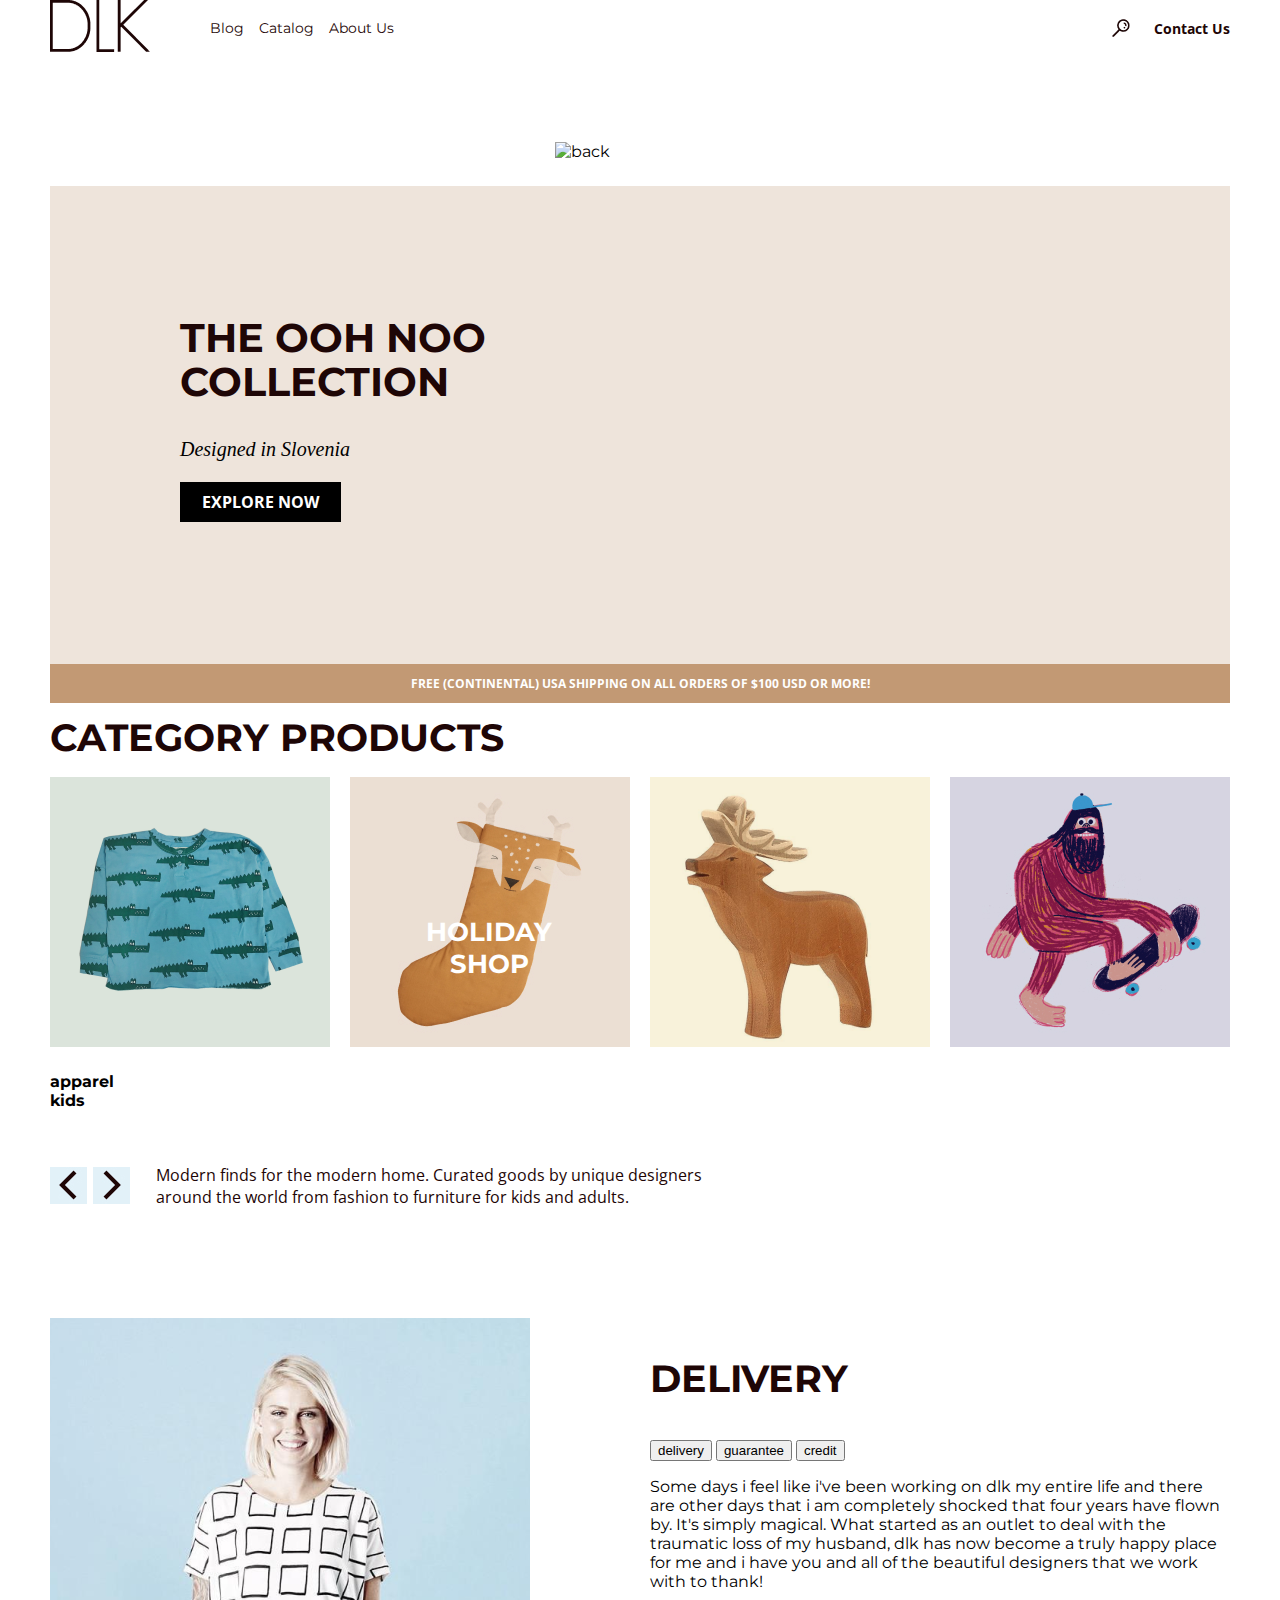
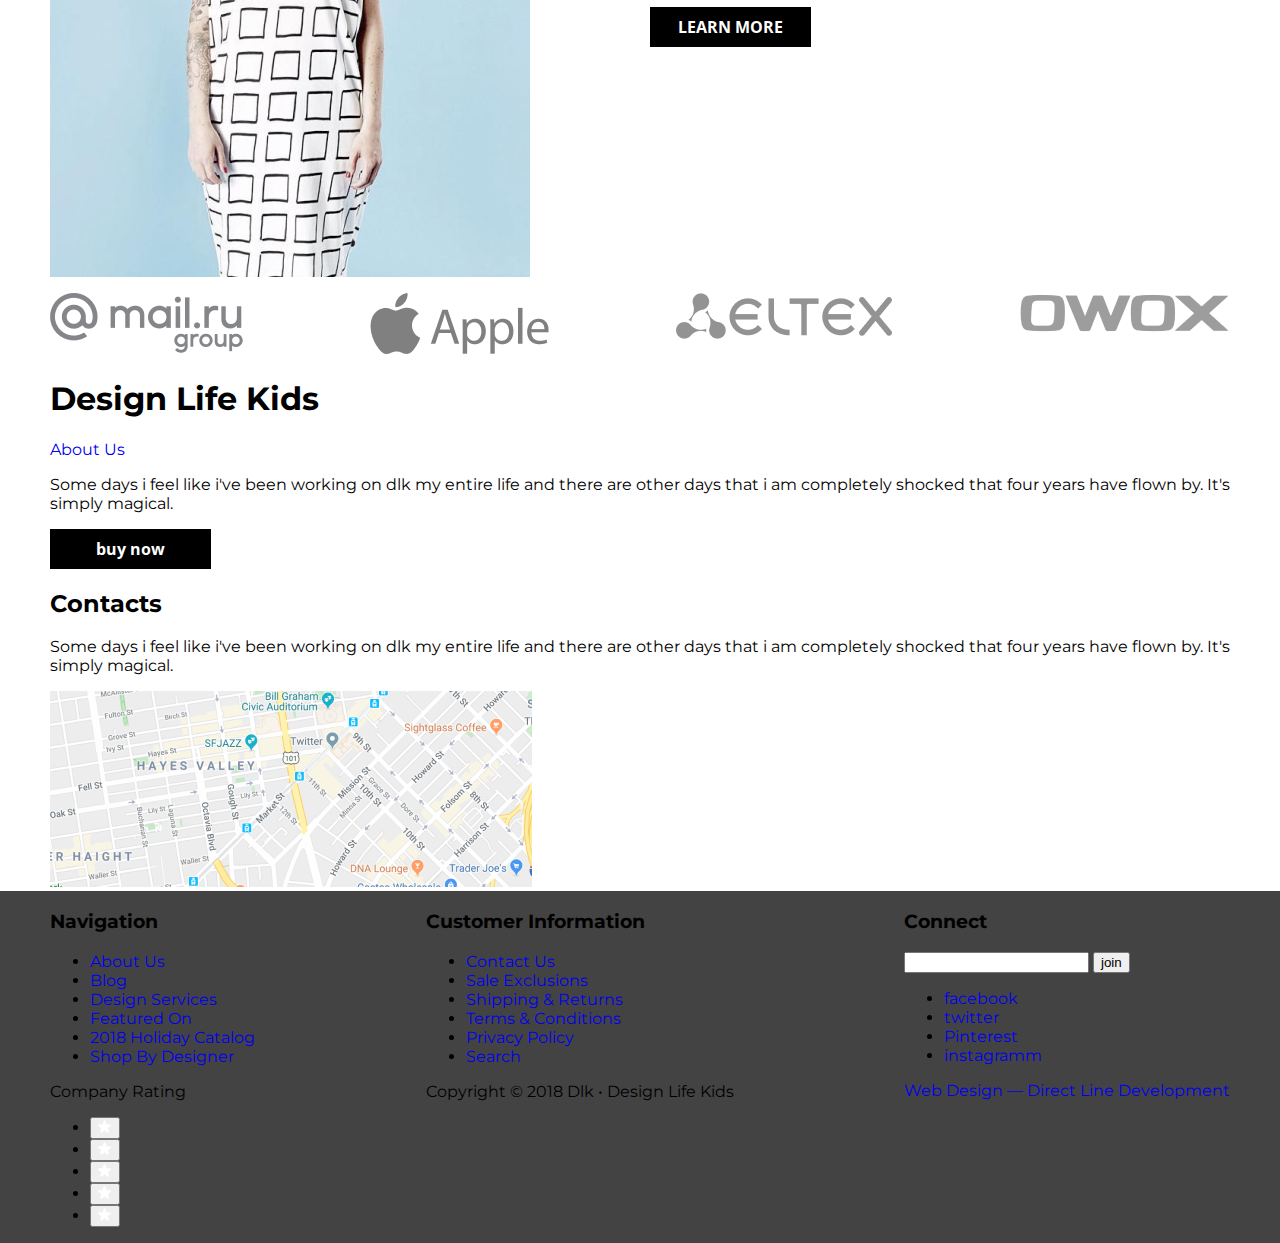
==== commit 15007cf0: "на всякий случай." ====
--- a/index.html
+++ b/index.html
@@ -4,7 +4,7 @@
   <meta charset="UTF-8"> 
   <link href="https://fonts.googleapis.com/css?family=Open+Sans:400,700,800,800i&display=swap" rel="stylesheet">
   <link rel="stylesheet" href="https://cdnjs.cloudflare.com/ajax/libs/normalize/8.0.1/normalize.min.css">
-  
+  <link href="https://fonts.googleapis.com/css?family=Montserrat:400,700,800,900&display=swap" rel="stylesheet">
 
   <link rel="stylesheet" href="common.css">
   <link rel="stylesheet" href="style.css">
@@ -49,10 +49,16 @@
       <h3 class="category-title container"> Category Products </h3>
       <ul class="category-pictyre">
         <li> 
+          <div class="later">
           <img class="category" src="pictures/APPAREL KIDS 2.png" alt="APPAREL KIDS">
+          <h4> <span> apparel <br> kids </span> </h4>
+          </div>
         </li>
         <li>
-          <img class="category" src="pictures/HOLIDAY SHOP2.jpg" alt="HOLIDAY SHOP">
+          <div class="lattery">
+            <img class="category" src="pictures/HOLIDAY SHOP2.jpg" alt="HOLIDAY SHOP">
+            <h4 class="lattery-zz"> holiday shop </h4>
+          </div>
         </li>
         <li>
           <img class="category" src="pictures/TOYS 2.png" alt="TOYS">
@@ -75,18 +81,22 @@
       </div>  
       </div>
     </section>
-    <section class="about purchase">
+    <section class="about-purchase container">
       <img src="pictures/woman.png" alt="woman">
-      <h3 class="delivery-title"> Delivery</h3>
-      <button > delivery </button>
-      <button > guarantee   </button>
-      <button > credit  </button>
-            <p>
-        Some days i feel like i've been working on dlk my entire life and there are other days that i am completely shocked that four years have flown by. It's simply magical.
-         What started as an outlet to deal  with the traumatic loss of my husband, dlk has now become a truly happy place for me and i have you and all of the beautiful designers that we work with to thank!
-      </p>
-      <a class="poster-link pourple-link" href="#"> LEARN MORE </a>
-      </section>
+      <div class="woman">
+        <h3 class="delivery-title"> Delivery</h3>
+        <div class="button-delivery">
+          <button > delivery </button>
+          <button > guarantee </button>
+          <button > credit  </button>
+        </div>
+          <p>
+          Some days i feel like i've been working on dlk my entire life and there are other days that i am completely shocked that four years have flown by. It's simply magical.
+           What started as an outlet to deal  with the traumatic loss of my husband, dlk has now become a truly happy place for me and i have you and all of the beautiful designers that we work with to thank!
+          </p>
+         <a class="poster-link pourple-link" href="#"> LEARN MORE </a>
+      </div>
+    </section>
       <section class="partners container">
         <h3 class="hidden">Partners</h3>
         <ul class="partners-list">
@@ -96,7 +106,7 @@
           <li><img src="pictures/part owox.png" alt="mail"></li>
         
       </section>
-      <section class="design-Life-kids">
+      <section class="design-Life-kids container">
        <h1 class="design-Life-kids"> Design Life Kids </h1>
        <a class="about-Us" href="#">About Us</a>
        <p>
@@ -105,7 +115,7 @@
        <a class="pourple-link" href="#"> buy now </a>
       </section>    
     
-      <section class="contacts">
+      <section class="contacts container">
       <h2 class="contacts">Contacts</h2>
       <p>Some days i feel like i've been working on dlk my entire life and there are other days that i am completely
         shocked that four years have flown by. It's simply magical.</p>
@@ -113,8 +123,8 @@
       </section>
      </main> 
 
-    <footer>
-      
+    <footer class="footer">
+      <div class="footer-gray container">
         <section>
          <h3>Navigation</h3>
           <nav>
@@ -135,27 +145,27 @@
             <ul class="rating-buttons">
               <li>
                 <button class="rating-button">
-                <img class="image-star" src="images/star.svg" alt="star">
-                </button>
-              </li>
-              <li>
-                <button class="rating-button">
-                <img class="image-star" src="images/star.svg" alt="star">
-                </button>
-              </li>
-              <li>
-                <button class="rating-button">
-                <img class="image-star" src="images/star.svg" alt="star">
-                </button>
-              </li>
-              <li>
-                <button class="rating-button">
-                <img class="image-star" src="images/star.svg" alt="star">
-                </button>
-              </li>
-              <li>
-                <button class="rating-button">
-                <img class="image-star" src="images/star.svg" alt="star">
+                <img class="image-star" src="pictures/Star.png" alt="star">
+                </button>
+              </li>
+              <li>
+                <button class="rating-button">
+                <img class="image-star" src="pictures/Star.png" alt="star">
+                </button>
+              </li>
+              <li>
+                <button class="rating-button">
+                <img class="image-star" src="pictures/Star.png" alt="star">
+                </button>
+              </li>
+              <li>
+                <button class="rating-button">
+                <img class="image-star" src="pictures/Star.png" alt="star">
+                </button>
+              </li>
+              <li>
+                <button class="rating-button">
+                <img class="image-star" src="pictures/Star.png" alt="star">
                 </button>
               </li>
             </ul>
@@ -188,6 +198,7 @@
          </ul>       
          <a class="footer-navigation" href="#"> Web Design — Direct Line Development </a>                 
        </section> 
+      </div>
     </footer>
   </body>
 </html> --- a/common.css
+++ b/common.css
@@ -1,6 +1,7 @@
 body { 
     
     font-family: 'Open Sans', 'sans-serif';
+    font-family: 'Montserrat', 'sans-serif';
  margin: 0; 
 }
 
@@ -255,5 +256,86 @@
 
 .HZ {
     margin-left: 20px;
-    
+    font-family: 'Open Sans';
+font-style: normal;
+font-weight: normal;
+font-size: 16px;
+line-height: 22px;
+color: #1E0606;
+    
+}
+
+.later {
+    position: relative;
+}
+
+.lattery {
+    position: relative;
+    
+
+}
+.lattery-zz{
+    /* position: absolute;
+    text-align: center;
+	top		: 100px;
+	left		: 0;
+    width		: 100%; */
+    position: absolute;
+left: 22.14%;
+right: 22.5%;
+top: 38.15%;
+bottom: 38.15%;
+font-family: Montserrat;
+font-style: normal;
+font-weight: bold;
+font-size: 26px;
+line-height: 32px;
+text-align: center;
+text-transform: uppercase;
+color: #FFFFFF;
+}
+
+.about-purchase {
+  display: flex;
+  margin-top: 94px;
+
+}
+
+.woman {
+    
+    margin-left: 120px;
+    
+   
+}
+
+.button-delivery {
+    
+  
+}
+
+
+.delivery-title {
+    font-family: 'Montserrat';
+font-style: normal;
+font-weight: bold;
+font-size: 38px;
+line-height: 46px;
+
+
+text-transform: uppercase;
+
+
+
+color: #1E0606;
+}
+
+.footer {
+    display: flex;
+    background: #434343;
+    
+}
+
+.footer-gray {
+    display: flex;
+    justify-content: space-between;
 }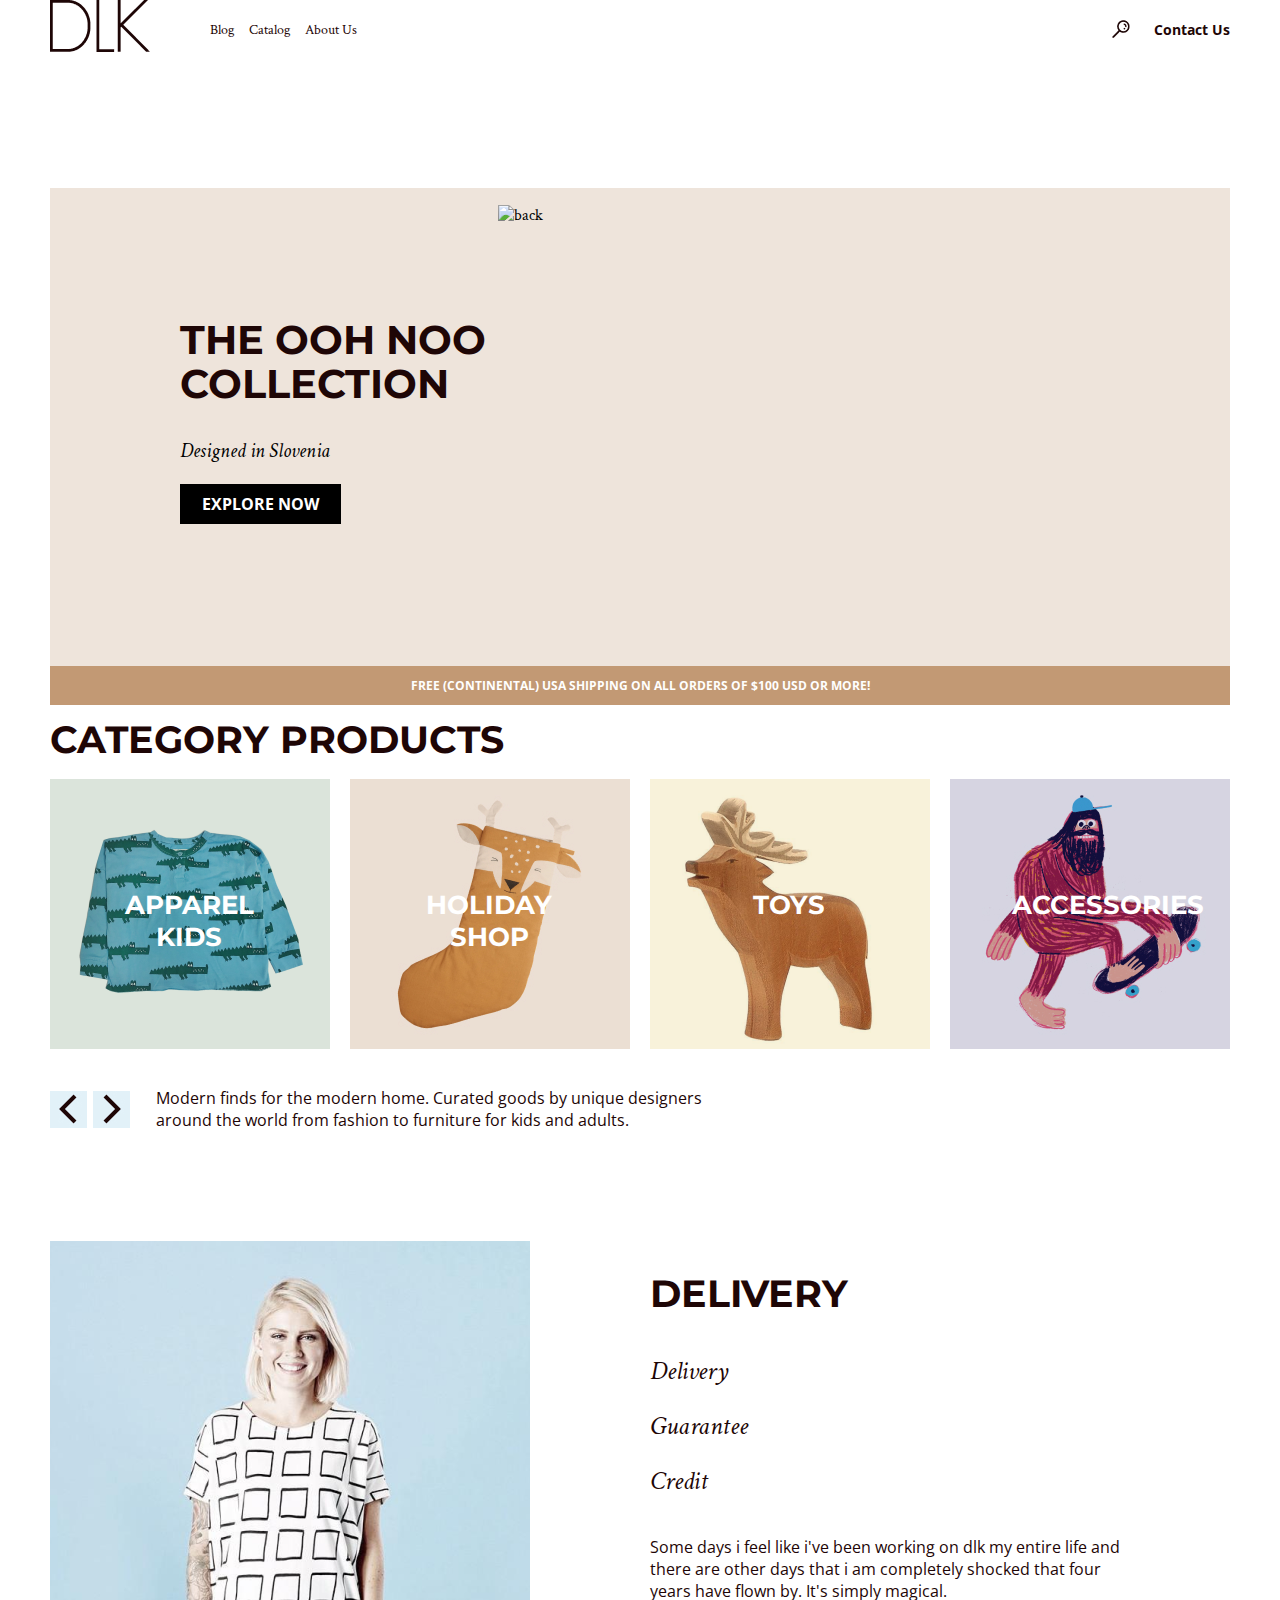
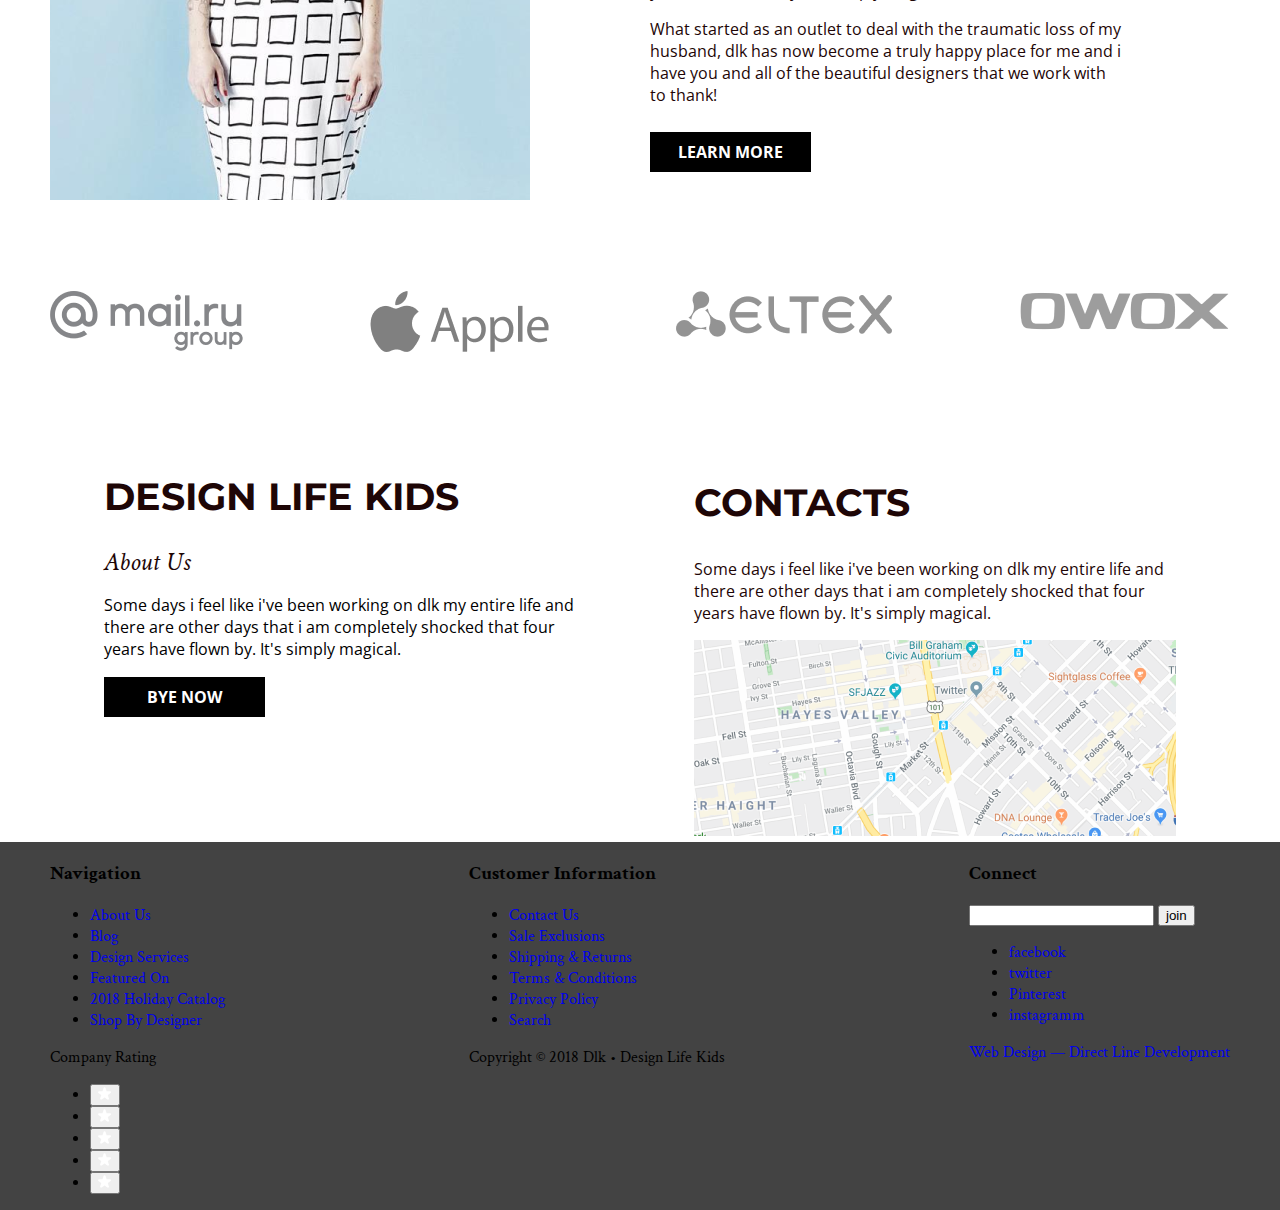
==== commit a3b3bb53: "практически все, кроме футора" ====
--- a/index.html
+++ b/index.html
@@ -2,10 +2,10 @@
 <html lang="en"> 
 <head>
   <meta charset="UTF-8"> 
-  <link href="https://fonts.googleapis.com/css?family=Open+Sans:400,700,800,800i&display=swap" rel="stylesheet">
+  <link href="https://fonts.googleapis.com/css?family=Open+Sans:400,600,600i,700,700i,800,800i&display=swap" rel="stylesheet">
   <link rel="stylesheet" href="https://cdnjs.cloudflare.com/ajax/libs/normalize/8.0.1/normalize.min.css">
   <link href="https://fonts.googleapis.com/css?family=Montserrat:400,700,800,900&display=swap" rel="stylesheet">
-
+  <link href="https://fonts.googleapis.com/css?family=Crimson+Text:400i,600i,700i&display=swap" rel="stylesheet">
   <link rel="stylesheet" href="common.css">
   <link rel="stylesheet" href="style.css">
   <title>DLK</title>
@@ -49,9 +49,9 @@
       <h3 class="category-title container"> Category Products </h3>
       <ul class="category-pictyre">
         <li> 
-          <div class="later">
+          <div class="lattery">
           <img class="category" src="pictures/APPAREL KIDS 2.png" alt="APPAREL KIDS">
-          <h4> <span> apparel <br> kids </span> </h4>
+          <h4 class="lattery-zz">  apparel <br> kids  </h4>
           </div>
         </li>
         <li>
@@ -61,10 +61,16 @@
           </div>
         </li>
         <li>
-          <img class="category" src="pictures/TOYS 2.png" alt="TOYS">
+          <div class="lattery">
+            <img class="category" src="pictures/TOYS 2.png" alt="TOYS">
+            <h4 class="lattery-zz"> TOYS </h4>
+          </div>
         </li>
         <li>
+          <div class="lattery">
           <img class="category" src="pictures/ACCESSORIES2.jpg" alt="ACCESSORIES">
+          <h4 class="lattery-zz">  ACCESSORIES </h4>
+          </div>
         </li>
       </ul>
       <div class="arrows">
@@ -86,15 +92,17 @@
       <div class="woman">
         <h3 class="delivery-title"> Delivery</h3>
         <div class="button-delivery">
-          <button > delivery </button>
-          <button > guarantee </button>
-          <button > credit  </button>
+          <a class="button-delivery-first"> Delivery </a>
+          <a class="button-delivery-first"> Guarantee </a>
+          <a class="button-delivery-first"> Credit  </a>
         </div>
-          <p>
+          <p class="woman-text">
           Some days i feel like i've been working on dlk my entire life and there are other days that i am completely shocked that four years have flown by. It's simply magical.
-           What started as an outlet to deal  with the traumatic loss of my husband, dlk has now become a truly happy place for me and i have you and all of the beautiful designers that we work with to thank!
           </p>
-         <a class="poster-link pourple-link" href="#"> LEARN MORE </a>
+          <p class="woman-text">
+          What started as an outlet to deal  with the traumatic loss of my husband, dlk has now become a truly happy place for me and i have you and all of the beautiful designers that we work with to thank!
+          </p>
+         <a class="poster-link pourple-link woman-button" href="#"> LEARN MORE </a>
       </div>
     </section>
       <section class="partners container">
@@ -106,20 +114,22 @@
           <li><img src="pictures/part owox.png" alt="mail"></li>
         
       </section>
-      <section class="design-Life-kids container">
-       <h1 class="design-Life-kids"> Design Life Kids </h1>
-       <a class="about-Us" href="#">About Us</a>
-       <p>
-        Some days i feel like i've been working on dlk my entire life and there are other days that i am completely shocked that four years have flown by. It's simply magical.
-       </p>
-       <a class="pourple-link" href="#"> buy now </a>
-      </section>    
+      <section class="d-l-k container">
+        <div>
+          <h1 class="design-Life-kids"> Design Life Kids </h1>
+          <a class="about-Us" href="#">About Us</a>
+          <p class="design-Life-kids-small">
+          Some days i feel like i've been working on dlk my entire life and there are other days that i am completely shocked that four years have flown by. It's simply magical.
+          </p>
+          <a class="pourple-link" href="#"> BYE NOW </a>
+        </div> 
     
-      <section class="contacts container">
-      <h2 class="contacts">Contacts</h2>
-      <p>Some days i feel like i've been working on dlk my entire life and there are other days that i am completely
-        shocked that four years have flown by. It's simply magical.</p>
-      <img class="map-image" src="pictures/map.png" alt="map">
+        <div>
+        <h2 class="design-Life-kids">Contacts</h2>
+        <p class="design-Life-kids-smalll">Some days i feel like i've been working on dlk my entire life and there are other days that i am completely
+          shocked that four years have flown by. It's simply magical.</p>
+        <img class="map-image" src="pictures/map.png" alt="map">
+        </div>
       </section>
      </main> 
 
--- a/common.css
+++ b/common.css
@@ -2,6 +2,7 @@
     
     font-family: 'Open Sans', 'sans-serif';
     font-family: 'Montserrat', 'sans-serif';
+    font-family: 'Crimson Text', 'serif';
  margin: 0; 
 }
 
@@ -135,6 +136,7 @@
 .first-conteiner {
     padding: 130px;
     margin-top: 130px;
+    position: relative;
 }
 
 
@@ -193,9 +195,14 @@
     position: absolute;
 width: 635.49px;
 height: 461px;
-left: 555px;
-top: 142px;
-    
+left: 448px;
+top: 17px;
+    
+}
+
+.partners {
+    margin-top: 91px;
+    margin-bottom: 90px;
 }
 
 .partners-list {
@@ -204,6 +211,84 @@
     justify-content: space-between;
     padding: 0;
 }
+
+.d-l-k {
+ display: flex;
+ justify-content: space-around;
+}
+
+.design-Life-kids {
+    
+    
+    width: 357px;
+height: 47px;
+left: 140px;
+top: 2043px;
+
+/* Title two */
+
+font-family: Montserrat;
+font-style: normal;
+font-weight: bold;
+font-size: 38px;
+line-height: 46px;
+/* identical to box height */
+
+text-transform: uppercase;
+
+/* Black */
+
+color: #1E0606;
+}
+
+.design-Life-kids-smalll {
+    width: 483px;
+height: 66px;
+left: 740px;
+top: 2110px;
+
+font-family: 'Open Sans';
+font-style: normal;
+font-weight: normal;
+font-size: 16px;
+line-height: 22px;
+
+/* Black */
+
+color: #1E0606;
+}
+
+.about-Us {
+    width: 85px;
+height: 33px;
+left: 140px;
+top: 2100px;
+
+font-family: Crimson Text;
+font-style: italic;
+font-weight: normal;
+font-size: 26px;
+line-height: 32px;
+/* identical to box height */
+
+
+color: #1E0606;
+}
+
+.design-Life-kids-small {
+    width: 483px;
+height: 67px;
+left: 140px;
+top: 2143px;
+
+    font-family: Open Sans;
+font-style: normal;
+font-weight: normal;
+font-size: 16px;
+line-height: 22px;
+}
+
+
 .Designed-in-Slovenia {
     font-family: Crimson Text;
 font-style: italic;
@@ -275,15 +360,11 @@
 
 }
 .lattery-zz{
-    /* position: absolute;
-    text-align: center;
-	top		: 100px;
-	left		: 0;
-    width		: 100%; */
+   
     position: absolute;
 left: 22.14%;
 right: 22.5%;
-top: 38.15%;
+top: 27.15%;
 bottom: 38.15%;
 font-family: Montserrat;
 font-style: normal;
@@ -310,8 +391,11 @@
 
 .button-delivery {
     
+    display: flex;
+    flex-direction: column;
+    border: 0;
+}
   
-}
 
 
 .delivery-title {
@@ -320,13 +404,46 @@
 font-weight: bold;
 font-size: 38px;
 line-height: 46px;
-
-
 text-transform: uppercase;
-
-
-
-color: #1E0606;
+color: #1E0606;
+margin-top: 30px;
+}
+
+.button-delivery-first {
+    font-family:'Crimson Text';
+font-style: italic;
+font-weight: normal;
+font-size: 26px;
+line-height: 32px;
+width: 97px;
+height: 33px;
+left: 710px;
+top: 1392px;
+color: #1E0606;
+margin-bottom: 22px;
+
+
+}
+
+.woman-text {
+    width: 480px;
+
+left: 710px;
+top: 1510px;
+
+font-family: Open Sans;
+font-style: normal;
+font-weight: normal;
+font-size: 16px;
+line-height: 22px;
+
+
+
+color: #1E0606;
+}
+
+.woman-button {
+margin-top: 26px;
 }
 
 .footer {
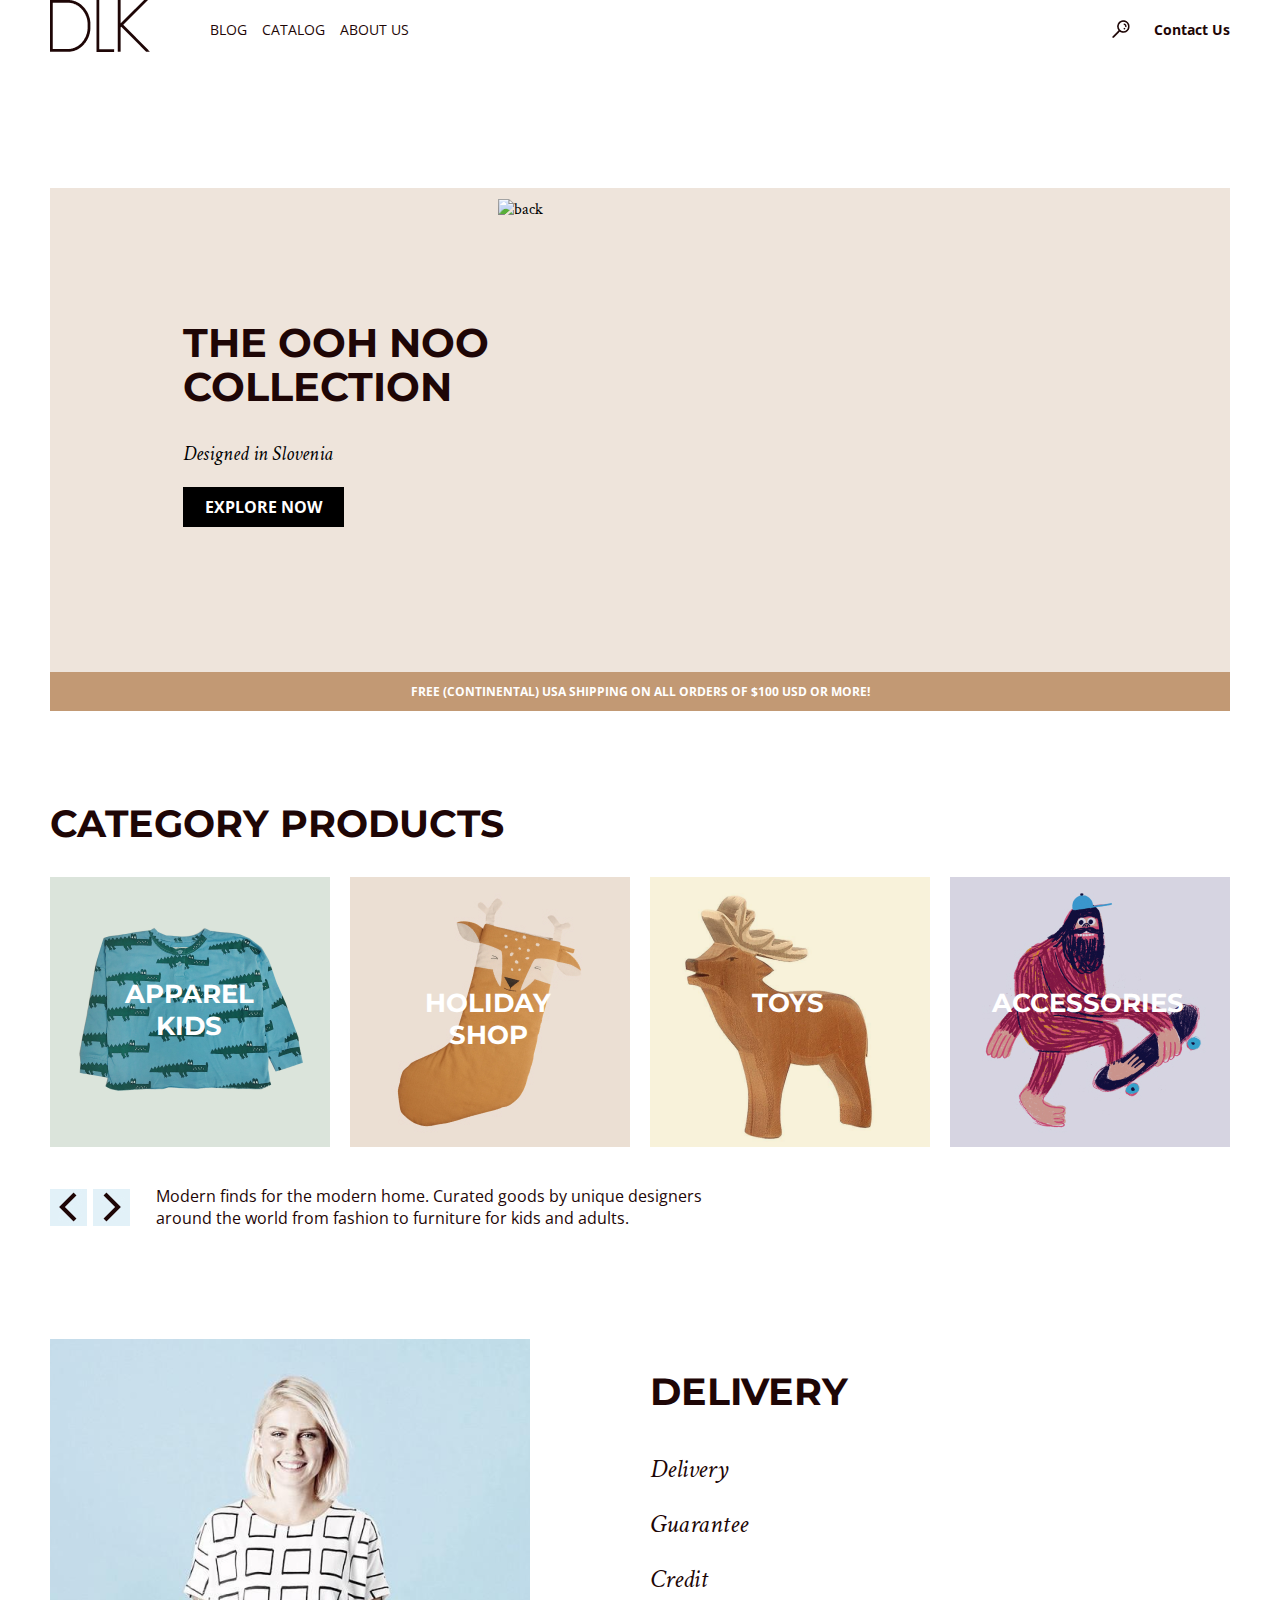
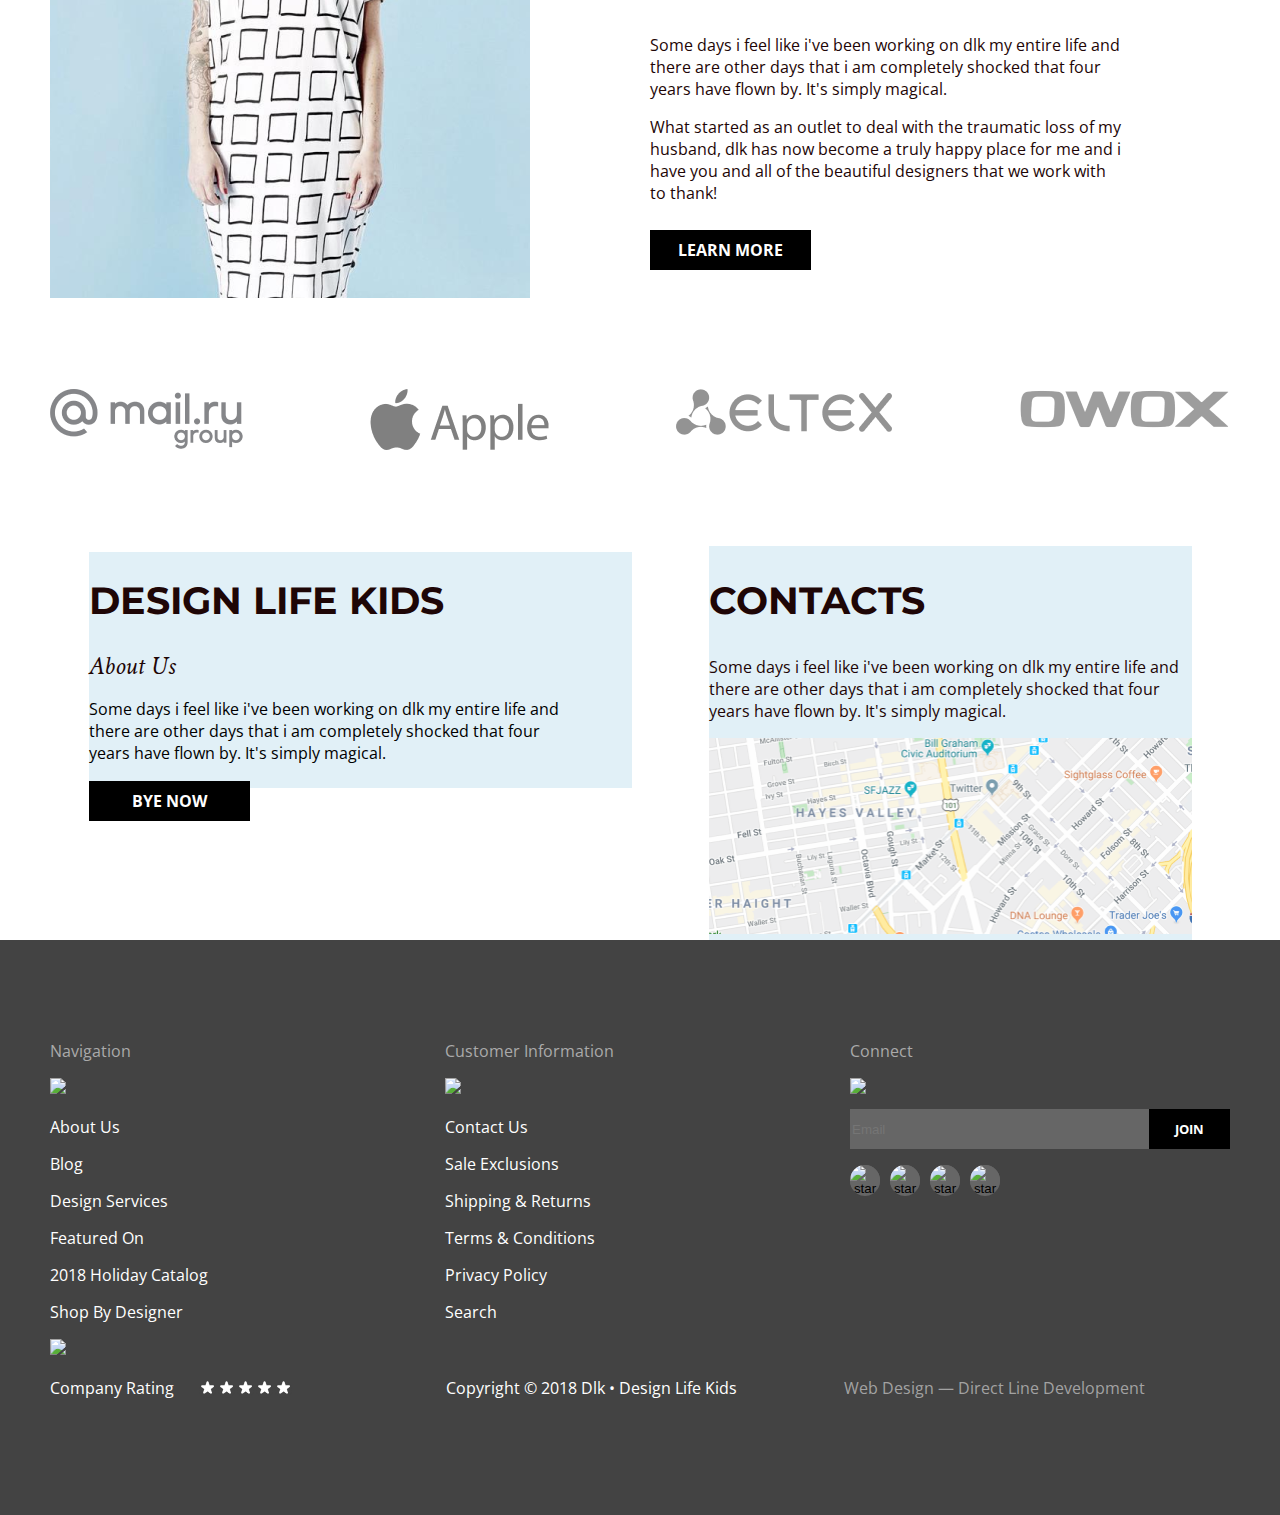
==== commit 3029cb8f: "все, кроме одной страницы" ====
--- a/index.html
+++ b/index.html
@@ -2,7 +2,7 @@
 <html lang="en"> 
 <head>
   <meta charset="UTF-8"> 
-  <link href="https://fonts.googleapis.com/css?family=Open+Sans:400,600,600i,700,700i,800,800i&display=swap" rel="stylesheet">
+  <link href="https://fonts.googleapis.com/css?family=Open+Sans:300,300i,400,400i,600,600i,700,700i,800,800i&display=swap" rel="stylesheet">
   <link rel="stylesheet" href="https://cdnjs.cloudflare.com/ajax/libs/normalize/8.0.1/normalize.min.css">
   <link href="https://fonts.googleapis.com/css?family=Montserrat:400,700,800,900&display=swap" rel="stylesheet">
   <link href="https://fonts.googleapis.com/css?family=Crimson+Text:400i,600i,700i&display=swap" rel="stylesheet">
@@ -18,7 +18,7 @@
       <nav class="header-nav">
         <ul class="header-list-link"> 
          <li><a class="nav-item" href="#">Blog</a></li>
-         <li><a class="nav-item" href="#">Catalog</a></li>
+         <li><a class="nav-item" href="index2.html">Catalog</a></li>
          <li><a class="nav-item" href="#">About Us</a></li>
         </ul>
        <div class ="search-contact"> 
@@ -32,7 +32,14 @@
     </header>
     <main>
     <section class="poster container">
+      
       <div class="first-conteiner">
+        <!-- <div class="rectangle-1">
+          <img class="rectangle" src="pictures/Rectangle (active).png" alt="rectangle">
+          <img class="rectangle" src="pictures/Rectangle(non active).png" alt="rectangle">
+          <img class="rectangle" src="pictures/Rectangle(non active).png" alt="rectangle">
+          <img class="rectangle" src="pictures/Rectangle(non active).png" alt="rectangle">
+        </div> -->
         <h2 class="poster-title">THE OOH NOO <br> COLLECTION</h2> 
         <img class="poster-picture" src="pictures/poster picture.png" alt="back">
           <div class="Designed-in-Slovenia">  
@@ -51,13 +58,13 @@
         <li> 
           <div class="lattery">
           <img class="category" src="pictures/APPAREL KIDS 2.png" alt="APPAREL KIDS">
-          <h4 class="lattery-zz">  apparel <br> kids  </h4>
+          <h4 class="lattery-a">  apparel <br> kids  </h4>
           </div>
         </li>
         <li>
           <div class="lattery">
             <img class="category" src="pictures/HOLIDAY SHOP2.jpg" alt="HOLIDAY SHOP">
-            <h4 class="lattery-zz"> holiday shop </h4>
+            <h4 class="lattery-zz"> holiday <br> shop </h4>
           </div>
         </li>
         <li>
@@ -115,16 +122,18 @@
         
       </section>
       <section class="d-l-k container">
-        <div>
+        <div class="design-Life-kids-back">
+          
           <h1 class="design-Life-kids"> Design Life Kids </h1>
           <a class="about-Us" href="#">About Us</a>
           <p class="design-Life-kids-small">
           Some days i feel like i've been working on dlk my entire life and there are other days that i am completely shocked that four years have flown by. It's simply magical.
           </p>
           <a class="pourple-link" href="#"> BYE NOW </a>
+          
         </div> 
     
-        <div>
+        <div class="contactss">
         <h2 class="design-Life-kids">Contacts</h2>
         <p class="design-Life-kids-smalll">Some days i feel like i've been working on dlk my entire life and there are other days that i am completely
           shocked that four years have flown by. It's simply magical.</p>
@@ -134,81 +143,153 @@
      </main> 
 
     <footer class="footer">
-      <div class="footer-gray container">
+      <div class="container">
+       <div class="footer-gray container">
         <section>
-         <h3>Navigation</h3>
+         <h3 class="footer-nav">Navigation</h3>
+          <img class="line" src="pictures/Line.png">
           <nav>
-           <ul>
-            <li><a class="about-us" href="#"> About Us </a></li>
-            <li><a class="blog" href="#"> Blog </a></li>
-            <li><a class="design-services" href="#">Design Services </a></li>
-            <li><a class="featured-on" href="#"> Featured On </a></li>
-            <li><a class="2018-holiday-catalog" href="#"> 2018 Holiday Catalog </a></li>
-            <li><a class="shop-by-designer" href="#"> Shop By Designer </a></li>
+           <ul class="footer-spisok">
+            <li class="margin"><a class="about-us footer-spisok" href="#"> About Us </a></li>
+            <li class="margin"><a class="blog footer-spisok" href="#"> Blog </a></li>
+            <li class="margin"><a class="design-services footer-spisok" href="#">Design Services </a></li>
+            <li class="margin"><a class="featured-on footer-spisok" href="#"> Featured On </a></li>
+            <li class="margin"> <a class="2018-holiday-catalog footer-spisok" href="#"> 2018 Holiday Catalog </a></li>
+            <li class="margin"><a class="shop-by-designer footer-spisok" href="#"> Shop By Designer </a></li>
           
            </ul>
            
            
           </nav>
-          <div class="rating">
-            <p class="rating-title">Company Rating</p>
-            <ul class="rating-buttons">
-              <li>
-                <button class="rating-button">
-                <img class="image-star" src="pictures/Star.png" alt="star">
-                </button>
-              </li>
-              <li>
-                <button class="rating-button">
-                <img class="image-star" src="pictures/Star.png" alt="star">
-                </button>
-              </li>
-              <li>
-                <button class="rating-button">
-                <img class="image-star" src="pictures/Star.png" alt="star">
-                </button>
-              </li>
-              <li>
-                <button class="rating-button">
-                <img class="image-star" src="pictures/Star.png" alt="star">
-                </button>
-              </li>
-              <li>
-                <button class="rating-button">
-                <img class="image-star" src="pictures/Star.png" alt="star">
-                </button>
-              </li>
-            </ul>
-           </div>
+          
         </section>
         
        <section>
-        <h3>Customer Information</h3>
-         <ul>        
-          <li><a class="about-us" href="#">Contact Us </a></li>
-          <li><a class="blog" href="#"> Sale Exclusions </a></li>
-          <li><a class="design-services" href="#">Shipping & Returns </a></li>
-          <li><a class="featured-on" href="#"> Terms & Conditions </a></li>
-          <li><a class="2018-holiday-catalog" href="#"> Privacy Policy</a></li>
-          <li><a class="shop-by-designer" href="#"> Search </a></li>
+        <h3 class="footer-nav">Customer Information</h3>
+        <img class="line" src="pictures/Line.png">
+         <ul class="footer-spisok">        
+          <li class="margin"><a class="about-us footer-spisok" href="#">Contact Us </a></li>
+          <li class="margin"><a class="blog footer-spisok" href="#"> Sale Exclusions </a></li>
+          <li class="margin"><a class="design-services footer-spisok" href="#">Shipping & Returns </a></li>
+          <li class="margin"><a class="featured-on footer-spisok" href="#"> Terms & Conditions </a></li>
+          <li class="margin"><a class="2018-holiday-catalog footer-spisok" href="#"> Privacy Policy</a></li>
+          <li class="margin"> <a class="shop-by-designer footer-spisok" href="#"> Search </a></li>
          </ul> 
-          <p>Copyright © 2018 Dlk • Design Life Kids  </p>   
+          
        </section>    
        <section> 
-        <h3>Connect</h3>       
-         <form action="email">
-          <input type="email" name="email" id="#">
-          <button type="submit"> join </button>  
+        <h3 class="footer-nav">Connect</h3>       
+        <img class="line" src="pictures/Line.png">
+         <form class="email-submit" action="email">
+          <input class="email" type="email" name="email" id="#" placeholder="Email">
+          <button class="submit" type="submit"> join </button>  
          </form>
-         <ul>
-          <li class="pertner-item"> <a class="social-link" href="#">facebook</a></li>
-          <li class="pertner-item"> <a class="social-link" href="#">twitter</a></li>
-          <li class="pertner-item"> <a class="social-link" href="#">Pinterest</a></li>
-          <li class="pertner-item"> <a class="social-link" href="#">instagramm</a></li>          
+         <ul class="footer-spisok socail-li">
+          <li>
+            <button class="link-button">
+            <img class="pertner-item" src="pictures/Facebook.png" alt="star">
+            </button>
+          </li>
+          <li>
+            <button class="link-button">
+            <img class="pertner-item" src="pictures/Twitter.png" alt="star">
+            </button>
+          </li>
+          <li>
+            <button class="link-button">
+            <img class="pertner-item" src="pictures/Pinterest.png" alt="star">
+            </button>
+          </li>
+          <li>
+            <button class="link-button">
+            <img class="pertner-item" src="pictures/Instagram.png" alt="star">
+            </button>
+          </li>
+          
          </ul>       
-         <a class="footer-navigation" href="#"> Web Design — Direct Line Development </a>                 
+           
        </section> 
+       
       </div>
+
+      <img class="line" src="pictures/Line big.png">
+
+
+      <div class="footer-gray second-footer">
+        
+        <div class="rating">
+          <p class="rating-title footer-spisok">Company Rating</p>
+          <ul class="rating-buttons footer-spisok">
+            <li>
+              <button class="rating-button">
+              <img class="image-star" src="pictures/Star.png" alt="star">
+              </button>
+            </li>
+            <li>
+              <button class="rating-button">
+              <img class="image-star" src="pictures/Star.png" alt="star">
+              </button>
+            </li>
+            <li>
+              <button class="rating-button">
+              <img class="image-star" src="pictures/Star.png" alt="star">
+              </button>
+            </li>
+            <li>
+              <button class="rating-button">
+              <img class="image-star" src="pictures/Star.png" alt="star">
+              </button>
+            </li>
+            <li>
+              <button class="rating-button">
+              <img class="image-star" src="pictures/Star.png" alt="star">
+              </button>
+            </li>
+          </ul>
+         </div>
+        
+      <p class="footer-spisok footer-center">Copyright © 2018 Dlk • Design Life Kids  </p>  
+    
+      <a class="web-design footer-right" href="#"> Web Design — Direct Line Development </a>   
+          
+      </div>  
+    </div>
     </footer>
+    
+    <!-- <div class="modal-bg-1 ">
+      <form class="modal-window-1 " action="https://form-data-dl.herokuapp.com/api/messages" method="post">
+       
+        <div class="form-row-end">
+          <label class="form-label-end" for="form-name">Name</label>
+          <input class="form-input-end" id="form-name" tupe="text" name="name" placeholder="Ivan Ivanov">
+        </div>
+        <div class="form-row-end">
+          <div class="form-row-end-290">
+            <label class="form-label-end" for="form-name">Phone</label>
+            <input class="form-input-end" id="form-name" tupe="text" name="phone">
+          </div> 
+          <div class="form-row-end-290"> 
+            <label class="form-label-end" for="form-name">Email</label>
+            <input class="form-input-end" id="form-name" tupe="email" name="email">
+          </div>
+        </div>
+        
+        <div class="form-row-end">
+          <label class="form-label-end" for="form-name">Message</label>
+          <textarea class="form-input-end" name="message"  id="form-message" tupe="text" ></textarea>
+        </div>
+        <div class="by-click-on">
+          <input type="checkbox" name="accept" id="">
+          <p class="click-true">By clicking on the button, you consent to the processing of your personal data</p>
+        </div>
+        
+
+        <button class="pourple-link" type="submit">SUBMIT</button>
+        <button  class="modal-close" type="button">X</button>
+        
+      </form>
+     </div>
+     -->
+
   </body>
 </html> --- a/common.css
+++ b/common.css
@@ -25,6 +25,16 @@
     list-style-type: none;
     padding-left: 0;
     margin-left: 60px;
+
+    font-family: 'Open Sans';
+font-style: normal;
+font-weight: normal;
+font-size: 14px;
+line-height: 19px;
+display: flex;
+align-items: center;
+text-transform: uppercase;
+
 }    
 
 
@@ -56,10 +66,6 @@
     justify-content: space-between;
 }
 
-.header-list-link {
-    display: flex;
-    align-items: center;
-}
 
 .header-list-link-conact {
     display: flex;
@@ -103,7 +109,7 @@
 }    
 
 .nav-item-contact {
-    font-family: Open Sans;
+    font-family: 'Open Sans';
     font-style: normal;
     font-weight: bold;
     font-size: 14px;
@@ -112,7 +118,7 @@
 }
 
 .pourple-link {
-    font-family: Open Sans;
+    font-family: 'Open Sans';
     font-style: normal;
     font-weight: bold;
     font-size: 16px;
@@ -134,7 +140,7 @@
 
 
 .first-conteiner {
-    padding: 130px;
+    padding: 133px;
     margin-top: 130px;
     position: relative;
 }
@@ -196,7 +202,7 @@
 width: 635.49px;
 height: 461px;
 left: 448px;
-top: 17px;
+bottom: 0%;
     
 }
 
@@ -215,6 +221,8 @@
 .d-l-k {
  display: flex;
  justify-content: space-around;
+ position: relative;
+ align-items: baseline;
 }
 
 .design-Life-kids {
@@ -227,7 +235,7 @@
 
 /* Title two */
 
-font-family: Montserrat;
+font-family: 'Montserrat';
 font-style: normal;
 font-weight: bold;
 font-size: 38px;
@@ -264,7 +272,7 @@
 left: 140px;
 top: 2100px;
 
-font-family: Crimson Text;
+font-family: 'Crimson Text';
 font-style: italic;
 font-weight: normal;
 font-size: 26px;
@@ -281,16 +289,37 @@
 left: 140px;
 top: 2143px;
 
-    font-family: Open Sans;
+    font-family: 'Open Sans';
 font-style: normal;
 font-weight: normal;
 font-size: 16px;
 line-height: 22px;
 }
 
+.design-Life-kids-back {
+    width: 543px;
+height: 236px;
+background: #E1F0F7;
+
+
+    
+}
+
+.contactss {
+    background: #E1F0F7;
+    
+
+}
+
+
+.map-image {
+width: 483px;
+height: 196px;
+
+}
 
 .Designed-in-Slovenia {
-    font-family: Crimson Text;
+    font-family: 'Crimson Text';
 font-style: italic;
 font-weight: normal;
 font-size: 20px;
@@ -299,13 +328,14 @@
 
 }
 .category-title {
-    font-family: Montserrat;
+    font-family: 'Montserrat';
 font-style: normal;
 font-weight: bold;
 font-size: 38px;
 line-height: 46px;
 text-transform: uppercase;
 color: #1E0606;
+margin-top: 90px;
 
 
 }
@@ -315,12 +345,12 @@
    padding: 0;
    display: flex;
    justify-content: space-between;
+   margin-top: 30px;
    
 
 }
-.category {
-    background-color: aqua;
-}
+
+
 .hidden {
     display: none
 }
@@ -359,14 +389,33 @@
     
 
 }
+
+.lattery-a {
+    position: absolute;
+    left:  8.14%;
+    right: 22.5%;
+    top: 24.15%;
+    transform: translate(10%);
+    font-family: 'Montserrat';
+    font-style: normal;
+    font-weight: bold;
+    font-size: 26px;
+    line-height: 32px;
+    text-align: center;
+    
+    text-transform: uppercase;
+    color: #FFFFFF;
+}
+
 .lattery-zz{
    
     position: absolute;
-left: 22.14%;
+left: 7.14%;
 right: 22.5%;
 top: 27.15%;
-bottom: 38.15%;
-font-family: Montserrat;
+/* bottom: 38.15%; */
+transform: translate(10%);
+font-family: 'Montserrat';
 font-style: normal;
 font-weight: bold;
 font-size: 26px;
@@ -415,7 +464,7 @@
 font-weight: normal;
 font-size: 26px;
 line-height: 32px;
-width: 97px;
+
 height: 33px;
 left: 710px;
 top: 1392px;
@@ -431,7 +480,7 @@
 left: 710px;
 top: 1510px;
 
-font-family: Open Sans;
+font-family: 'Open Sans';
 font-style: normal;
 font-weight: normal;
 font-size: 16px;
@@ -446,6 +495,15 @@
 margin-top: 26px;
 }
 
+.footer-nav {
+    font-family: 'Open Sans';
+font-style: normal;
+font-weight: normal;
+font-size: 16px;
+line-height: 22px;
+color: #AAAAAA; 
+margin-top: 100px;
+}
 .footer {
     display: flex;
     background: #434343;
@@ -455,4 +513,273 @@
 .footer-gray {
     display: flex;
     justify-content: space-between;
+    align-items: baseline;
+
+}
+
+.footer-spisok {
+    list-style-type: none;
+    font-family: 'Open Sans';
+font-style: normal;
+font-weight: normal;
+font-size: 16px;
+line-height: 22px;
+padding-left: 0;
+
+
+
+color: #FFFFFF;
+}
+
+.pertner-item {
+    border-radius: 15px;
+    background: #666666;
+}
+
+.socail-li {
+    display: flex;
+}
+
+.margin {
+    margin-bottom: 15px;
+}
+.web-design {
+    font-family: 'Open Sans';
+font-style: normal;
+font-weight: normal;
+font-size: 16px;
+line-height: 22px;
+
+display: flex;
+align-items: center;
+
+color: #A2A2A2;
+
+}
+
+.rating-button {
+    padding: 0;
+    border: 0;
+    
+    border-radius: 15px;
+    width: 17px;
+    height: 17px;
+    margin-right: 2px;
+    background: #434343;
+
+}
+.link-button {
+    padding: 0;
+    border: 0;
+    background: #666666;
+    border-radius: 15px;
+    width: 30px;
+    height: 30px;
+    margin-right: 10px;
+    
+}
+.rating {
+    display: flex;
+    
+}
+
+.rating-buttons {
+    display: flex;
+    margin-left: 25px;
+}
+.second-footer {
+    margin-bottom: 100px;
+}
+
+.footer-center {
+    margin-left: 45px;
+}
+
+.footer-right {
+    margin-right: 85px
+}
+
+.email-submit {
+    display: flex;
+    margin-top: 9px;
+    
+    color: #EBEBEB;
+}
+
+.email {
+    width: 299px;
+    height: 40px;
+    
+    border: none;
+    
+    background-color: #666666;
+    
+}
+
+.submit {
+    width: 81px;
+    height: 40px;
+    font-family: 'Open Sans';
+font-style: normal;
+font-weight: bold;
+
+text-transform: uppercase;
+    color: #FFFFFF;
+background: #000000;
+border: 0;
+}
+
+.modal-bg {
+    position: fixed;
+    background-color: rgba(125, 151, 218, 0.8);
+    top: 0;
+    height: 100vh;
+    width: 100vw;
+    display: flex;
+    justify-content: center;
+    align-items: center;
+}
+
+
+
+.modal-window {
+    
+    background-color: #E5EAF8;
+    padding: 50px;
+    position: relative;
+    padding-top: 23px;
+    
+    
+}
+
+
+
+
+/* forms */
+
+.form-row-290 {
+    position: relative;
+    padding-top: 23px;
+    width: 290px;
+}
+
+.form-row {
+    position: relative;
+    display: flex;
+    justify-content: space-between;
+    padding-top: 23px;
+    width: 600px;
+
+}
+
+.form-label {
+    top: 6px;
+    position: absolute;
+}
+
+.form-input {
+    width: 100%;
+    border: 1px solid rgba(0, 0, 0, 0.2);
+    box-sizing: border-box;
+} 
+
+.modal-close {
+    border: none;
+    background-color: transparent;
+    position: absolute;
+    top: 0;
+    right: -10px;
+    padding: 0px;
+
+}
+/* modalll */
+
+
+
+.form-row-end-290 {
+    
+    width: 290px;
+}
+
+.form-row-end {
+    
+    position: relative;
+    display: flex;
+    justify-content: space-between;
+    padding-top: 23px;
+    width: 600px;
+    margin-top: 20px;
+}
+
+.form-label-end {
+    font-family: 'Roboto';
+    font-style: normal;
+    font-weight: normal;
+    font-size: 14px;
+    line-height: 16px;
+
+
+    color: #1E0606;
+    top: 0;
+    position: absolute;
+}
+
+.form-input-end {
+    font-family: 'Roboto' ;
+    font-style: normal;
+    font-weight: normal;
+    font-size: 18px;
+    line-height: 21px;
+
+    color: #1E0606;
+    padding: 12px 18px;
+    width: 100%;
+    border: 1px solid rgba(0, 0, 0, 0.2);
+    
+    box-sizing: border-box;
+}
+
+.by-click-on {
+    display: flex;
+    justify-content: start;
+    align-items: center;
+}
+
+.click-true {
+    margin-left: 15px;
+    font-family: 'Roboto';
+    font-style: normal;
+    font-weight: normal;
+    font-size: 14px;
+    line-height: 16px;
+    margin-top: 20px;    
+    color: #1E0606;
+}
+
+.modal-bg-1 {
+    position: fixed;
+    background: rgba(125, 151, 218, 0.8);
+    top: 0;
+    height: 100vh;
+    width: 100vw;
+    display: flex;
+}
+
+.modal-window-1 {
+    position: relative;
+    padding: 50px;
+    background-color: #EEEEEE;
+    margin: auto;
+}
+
+.rectangle {
+    width: 31px;
+    margin-bottom: 11px;
+}
+
+.rectangle-1 {
+    display: flex;
+    flex-direction: column;
+        align-items: flex-start;
+        
 }